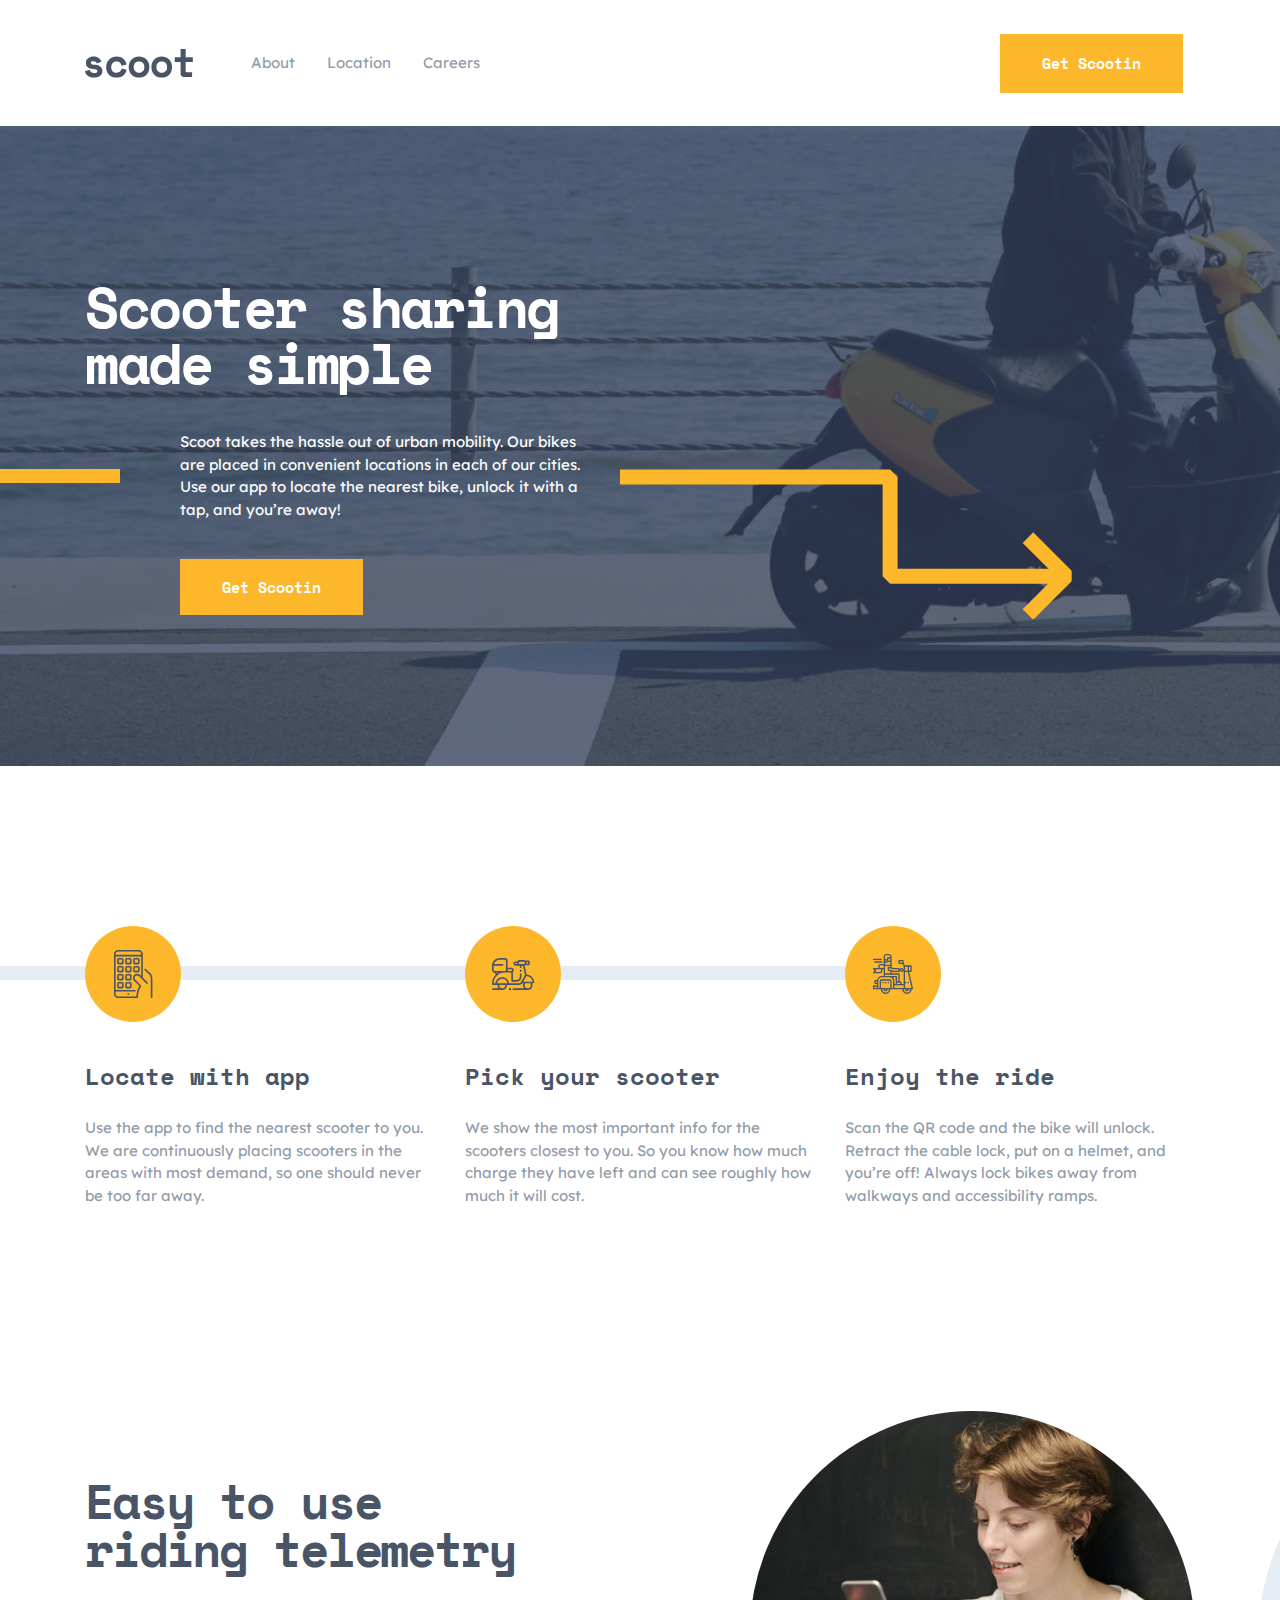
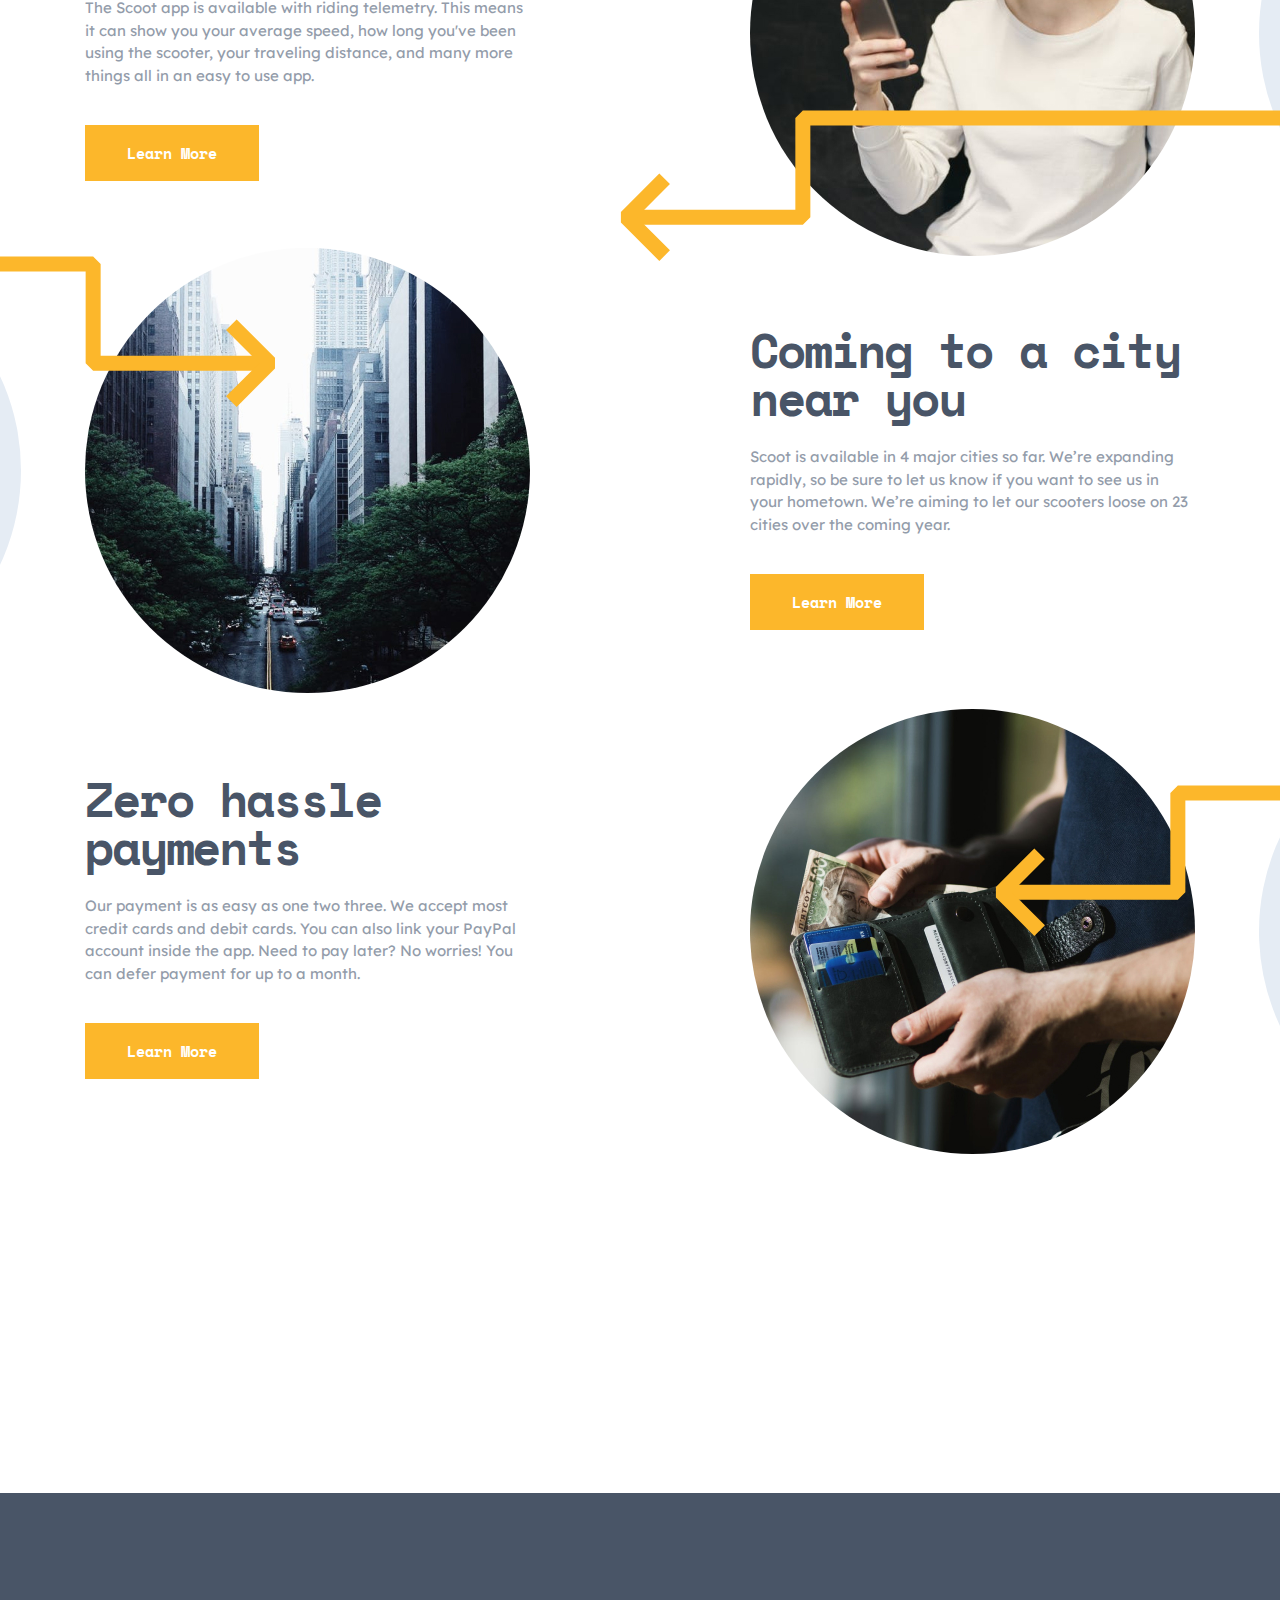
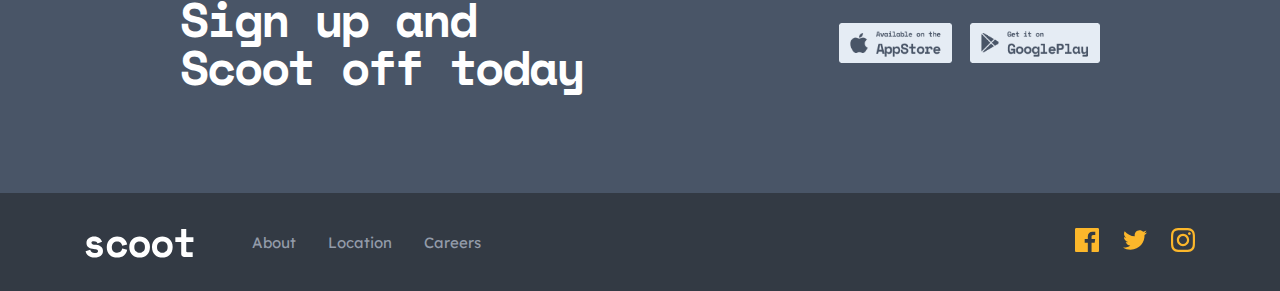
==== index.html @ b28aaf44 "fixed header section" ====
<!DOCTYPE html>
<html lang="en">
<head>
    <meta charset="UTF-8" />
    <meta http-equiv="X-UA-Compatible" content="IE=edge" />
    <meta name="viewport" content="width=device-width, initial-scale=1.0" />
    <title>Document</title>
    <link rel="stylesheet" href="css/main.css" />
</head>
<body>
    <h1 class="visually-hidden">Scoot_HomePage</h1>
    <!-- header bo'limi -->
    <header class="header container">
        <button class="header__burger">
            <span class="header__burger-inner"></span>
            <span class="visually-hidden">Toggler Menu</span>
        </button>
        <a class="header__logo-img" href="#"><img src="img/header_site-logo.svg" alt="site-logo"/></a>
        <nav class="header__nav nav">
            <ul class="nav__list">
                <li class="nav__item">
                    <a class="nav__item-link" href="#">About</a>
                </li>
                <li class="nav__item">
                    <a class="nav__item-link" href="#">Location</a>
                </li>
                <li class="nav__item">
                    <a class="nav__item-link" href="#">Careers</a>
                </li>
            </ul>
            <a class="site-link header__site-link" href="#">Get Scootin</a>
        </nav>
    </header>
    <!-- header bo'limi tugadi -->
    <main>
        <!-- intro bo'limi -->
        <div class="intro">
            <div class="intro__container container">
                <div class="intro__content-wrapper">
                    <p class="intro__title">Scooter sharing made simple</p>
                    <div class="intro__text-wrapper">
                        <p class="intro__description">
                            Scoot takes the hassle out of urban mobility. Our bikes are
                            placed in convenient locations in each of our cities. Use our
                            app to locate the nearest bike, unlock it with a tap, and you’re
                            away!
                        </p>
                        <a class="site-link" href="#">Get Scootin</a>
                    </div>
                </div>
            </div>
        </div>
        <!-- intro bo'limi tugadi -->
        <!-- scooter bo'limi -->
        <section class="scooter container">
            <ul class="scooter__list">
                <li class="scooter__item">
                    <h3 class="scooter__item-title">Locate with app</h3>
                    <p class="scooter__item-description">
                        Use the app to find the nearest scooter to you. We are
                        continuously placing scooters in the areas with most demand, so
                        one should never be too far away.
                    </p>
                </li>
                <li class="scooter__item scooter__item--scooter">
                    <h3 class="scooter__item-title">Pick your scooter</h3>
                    <p class="scooter__item-description">
                        We show the most important info for the scooters closest to you.
                        So you know how much charge they have left and can see roughly how
                        much it will cost.
                    </p>
                </li>
                <li class="scooter__item scooter__item--ride">
                    <h3 class="scooter__item-title">Enjoy the ride</h3>
                    <p class="scooter__item-description">
                        Scan the QR code and the bike will unlock. Retract the cable lock,
                        put on a helmet, and you’re off! Always lock bikes away from
                        walkways and accessibility ramps.
                    </p>
                </li>
            </ul>
        </section>
        <!-- scooter bo'limi tugadi -->
        <!-- riding bo'limi -->
        <section class="riding container">
            <ul class="riding__list">
                <li class="riding__item riding__item--telementry">
                    <div class="riding__item-content-wrapper riding__item-content-wrapper--telementry">
                        <h3 class="riding__item-title">Easy to use riding telemetry</h3>
                        <p class="riding__item-description">
                            The Scoot app is available with riding telemetry. This means it
                            can show you your average speed, how long you've been using the
                            scooter, your traveling distance, and many more things all in an
                            easy to use app.
                        </p>
                        <a class="site-link" href="#">Learn More</a>
                    </div>
                </li>
                <li class="riding__item riding__item--city">
                    <div class="riding__item-content-wrapper riding__item-content-wrapper--city">
                        <h3 class="riding__item-title">Coming to a city near you</h3>
                        <p class="riding__item-description">
                            Scoot is available in 4 major cities so far. We’re expanding
                            rapidly, so be sure to let us know if you want to see us in your
                            hometown. We’re aiming to let our scooters loose on 23 cities
                            over the coming year.
                        </p>
                        <a class="site-link" href="#">Learn More</a>
                    </div>
                </li>
                <li class="riding__item riding__item--payment">
                    <div class="riding__item-content-wrapper riding__item-content-wrapper--payment">
                        <h3 class="riding__item-title">Zero hassle payments</h3>
                        <p class="riding__item-description">
                            Our payment is as easy as one two three. We accept most credit
                            cards and debit cards. You can also link your PayPal account
                            inside the app. Need to pay later? No worries! You can defer
                            payment for up to a month.
                        </p>
                        <a class="site-link" href="#">Learn More</a>
                    </div>
                </li>
            </ul>
        </section>
        <!-- riding bo'limi tugadi -->
        <!-- sign-up bo'limi -->
        <section class="sign-up">
            <div class="sign-up__container container">
                <div class="sign-up__content-wrapper">
                    <p class="sign-up__title">Sign up and Scoot off today</p>
                    <div class="sign-up__link-wrapper">
                        <a class="sign-up__appstore-link" href="#"
                        ><img
                        src="img/sign-up_apple-link.png"
                        alt="AppStore link"
                        width="113"
                        /></a>
                        <a class="sign-up_googleplay-link" href="#"
                        ><img
                        src="img/sign-up_google-play-link.png"
                        alt="Google Play link"
                        width="130"
                        /></a>
                    </div>
                </div>
            </div>
        </section>
        <!-- sign-up bo'limi tugadi -->
    </main>
    <!-- footer bo'limi -->
    <footer class="footer">
        <div class="container">
            <div class="footer__content-wrapper">
                <a href="#"><img src="img/footer_site-logo.svg" alt="site-logo" /></a>
                <nav class="footer__nav nav">
                    <ul class="nav__list">
                        <li class="nav__item">
                            <a class="nav__item-link" href="#">About</a>
                        </li>
                        <li class="nav__item">
                            <a class="nav__item-link" href="#">Location</a>
                        </li>
                        <li class="nav__item">
                            <a class="nav__item-link" href="#">Careers</a>
                        </li>
                    </ul>
                </nav>
                <ul class="footer__social-list">
                    <li class="footer__social-item"><a class="footer__social-link" href="#"><svg
                        width="24" height="24" viewBox="0 0 24 24" fill="currentColor" xmlns="http://www.w3.org/2000/svg"><path d="M22.675 0H1.325C0.593 0 0 0.593 0 1.325V22.676C0 23.407 0.593 24 1.325 24H12.82V14.706H9.692V11.084H12.82V8.413C12.82 5.313 14.713 3.625 17.479 3.625C18.804 3.625 19.942 3.724 20.274 3.768V7.008L18.356 7.009C16.852 7.009 16.561 7.724 16.561 8.772V11.085H20.148L19.681 14.707H16.561V24H22.677C23.407 24 24 23.407 24 22.675V1.325C24 0.593 23.407 0 22.675 0Z"/></svg></a>
                    </li>
                    <li class="footer__social-item"><a class="footer__social-link" href="#"><svg
                        width="24" height="20" viewBox="0 0 24 20" fill="currentColor" xmlns="http://www.w3.org/2000/svg"><path d="M24 2.55699C23.117 2.94899 22.168 3.21299 21.172 3.33199C22.189 2.72299 22.97 1.75799 23.337 0.607986C22.386 1.17199 21.332 1.58199 20.21 1.80299C19.313 0.845986 18.032 0.247986 16.616 0.247986C13.437 0.247986 11.101 3.21399 11.819 6.29299C7.728 6.08799 4.1 4.12799 1.671 1.14899C0.381 3.36199 1.002 6.25699 3.194 7.72299C2.388 7.69699 1.628 7.47599 0.965 7.10699C0.911 9.38799 2.546 11.522 4.914 11.997C4.221 12.185 3.462 12.229 2.69 12.081C3.316 14.037 5.134 15.46 7.29 15.5C5.22 17.123 2.612 17.848 0 17.54C2.179 18.937 4.768 19.752 7.548 19.752C16.69 19.752 21.855 12.031 21.543 5.10599C22.505 4.41099 23.34 3.54399 24 2.55699Z"/></svg></a>
                    </li>
                    <li class="footer__social-item"><a class="footer__social-link" href="#"><svg
                        width="24" height="24" viewBox="0 0 24 24" fill="currentColor" xmlns="http://www.w3.org/2000/svg"><path fill-rule="evenodd"clip-rule="evenodd"
                        d="M12 0C8.741 0 8.333 0.014 7.053 0.072C2.695 0.272 0.273 2.69 0.073 7.052C0.014 8.333 0 8.741 0 12C0 15.259 0.014 15.668 0.072 16.948C0.272 21.306 2.69 23.728 7.052 23.928C8.333 23.986 8.741 24 12 24C15.259 24 15.668 23.986 16.948 23.928C21.302 23.728 23.73 21.31 23.927 16.948C23.986 15.668 24 15.259 24 12C24 8.741 23.986 8.333 23.928 7.053C23.732 2.699 21.311 0.273 16.949 0.073C15.668 0.014 15.259 0 12 0ZM12 2.163C15.204 2.163 15.584 2.175 16.85 2.233C20.102 2.381 21.621 3.924 21.769 7.152C21.827 8.417 21.838 8.797 21.838 12.001C21.838 15.206 21.826 15.585 21.769 16.85C21.62 20.075 20.105 21.621 16.85 21.769C15.584 21.827 15.206 21.839 12 21.839C8.796 21.839 8.416 21.827 7.151 21.769C3.891 21.62 2.38 20.07 2.232 16.849C2.174 15.584 2.162 15.205 2.162 12C2.162 8.796 2.175 8.417 2.232 7.151C2.381 3.924 3.896 2.38 7.151 2.232C8.417 2.175 8.796 2.163 12 2.163ZM5.838 12C5.838 8.597 8.597 5.838 12 5.838C15.403 5.838 18.162 8.597 18.162 12C18.162 15.404 15.403 18.163 12 18.163C8.597 18.163 5.838 15.403 5.838 12ZM12 16C9.791 16 8 14.21 8 12C8 9.791 9.791 8 12 8C14.209 8 16 9.791 16 12C16 14.21 14.209 16 12 16ZM16.965 5.595C16.965 4.8 17.61 4.155 18.406 4.155C19.201 4.155 19.845 4.8 19.845 5.595C19.845 6.39 19.201 7.035 18.406 7.035C17.61 7.035 16.965 6.39 16.965 5.595Z"
                        /></svg
                        ></a>
                    </li>
                </ul>
            </div>
        </div>
    </footer>
    <!-- footer bo'limi tugadi -->
    <script>
        const elToggler = document.querySelector(".header__burger");
        const elHeader = document.querySelector(".header");
        
        elToggler.addEventListener("click", function () {
            elToggler.classList.toggle("header__burger--opened");
            elHeader.classList.toggle("header--opened");
        });
    </script>
</body>
</html>
---- css/main.css ----
/* space-mono-regular - latin */
@font-face {
  font-family: 'Space Mono';
  font-style: normal;
  font-weight: 400;
  src: local(""), url("../fonts/space-mono-v11-latin-regular.woff2") format("woff2"), url("../fonts/space-mono-v11-latin-regular.woff") format("woff");
  /* Chrome 6+, Firefox 3.6+, IE 9+, Safari 5.1+ */
}

/* space-mono-700 - latin */
@font-face {
  font-family: 'Space Mono';
  font-style: normal;
  font-weight: 700;
  src: local(""), url("../fonts/space-mono-v11-latin-700.woff2") format("woff2"), url("../fonts/space-mono-v11-latin-700.woff") format("woff");
  /* Chrome 6+, Firefox 3.6+, IE 9+, Safari 5.1+ */
}

/* lexend-deca-regular - latin */
@font-face {
  font-family: 'Lexend Deca';
  font-style: normal;
  font-weight: 400;
  src: local(""), url("../fonts/lexend-deca-v17-latin-regular.woff2") format("woff2"), url("../fonts/lexend-deca-v17-latin-regular.woff") format("woff");
  /* Chrome 6+, Firefox 3.6+, IE 9+, Safari 5.1+ */
}

*,
*::before,
*::after {
  -webkit-box-sizing: border-box;
          box-sizing: border-box;
}

body {
  padding: 0;
  margin: 0;
  font-family: 'Space Mono', serif;
  font-family: 'Lexend Deca','Arial', sans-serif;
  font-style: normal;
  font-weight: 400;
  font-size: 15px;
  line-height: 1.5;
  background-color: #FFFFFF;
}

img {
  display: block;
  max-width: 100%;
}

.visually-hidden {
  clip: rect(0 0 0 0);
  -webkit-clip-path: inset(50%);
          clip-path: inset(50%);
  height: 1px;
  overflow: hidden;
  position: absolute;
  white-space: nowrap;
  width: 1px;
}

.container {
  max-width: 1140px;
  margin: 0 auto;
  padding: 0 15px;
}

@media only screen and (max-width: 1140px) {
  .container {
    max-width: 718px;
  }
}

@media only screen and (max-width: 719px) {
  .container {
    max-width: 341px;
  }
}

.header {
  padding-top: 34px;
  padding-bottom: 33px;
  display: -webkit-box;
  display: -ms-flexbox;
  display: flex;
  -webkit-box-align: center;
      -ms-flex-align: center;
          align-items: center;
}

.header__burger {
  display: none;
}

.header__nav {
  display: -webkit-box;
  display: -ms-flexbox;
  display: flex;
}

.header__site-link {
  margin-left: 520px;
}

@media only screen and (max-width: 1140px) {
  .header__site-link {
    margin-left: 94px;
  }
}

@media only screen and (max-width: 719px) {
  .header {
    position: relative;
  }
  .header__nav {
    display: none;
  }
  .site-link--header {
    display: none;
  }
  .header__logo-img {
    text-align: center;
    margin-left: auto;
    margin-right: auto;
  }
  .header__burger {
    display: block;
    padding: 0;
    background-color: transparent;
    border: none;
    position: relative;
  }
  .header__burger::after,
  .header__burger::before,
  .header__burger-inner {
    content: '';
    display: block;
    width: 19px;
    height: 3px;
    background-color: #FCB72B;
  }
  .header__burger-inner {
    margin: 2px 0;
  }
  .header__burger--opened .header__burger-inner {
    display: none;
  }
  .header__burger--opened::before,
  .header__burger--opened::after {
    position: absolute;
    top: 50%;
    left: 0;
  }
  .header__burger--opened::before {
    -webkit-transform: rotate(45deg);
            transform: rotate(45deg);
  }
  .header__burger--opened::after {
    -webkit-transform: rotate(-45deg);
            transform: rotate(-45deg);
  }
  .header--opened .header__nav {
    display: block;
  }
  .header__nav {
    position: absolute;
    top: 0;
    left: 0;
    width: 100%;
    background-color: #333A44;
    top: 100%;
    z-index: 100;
    height: calc(100vh - 96px);
  }
  .header--opened .nav__list {
    -webkit-box-align: start;
        -ms-flex-align: start;
            align-items: flex-start;
    padding-top: 64px;
    padding-left: 32px;
    margin-bottom: 339px;
  }
  .header--opened .nav__item-link {
    font-family: 'Space Mono';
    font-style: normal;
    font-weight: 700;
    font-size: 48px;
    line-height: 48px;
    font-size: 18px;
    line-height: 25px;
    color: #E5ECF4;
  }
  .header--opened .header__site-link {
    margin: 0;
    margin-left: 32px;
  }
}

.nav {
  margin-left: 58px;
  margin-right: auto;
}

.nav__list {
  padding: 0;
  margin: 0;
  list-style: none;
  display: -webkit-box;
  display: -ms-flexbox;
  display: flex;
  -webkit-box-align: center;
      -ms-flex-align: center;
          align-items: center;
}

.nav__item {
  margin-right: 32px;
}

.nav__item:last-child {
  margin-right: 0;
}

.nav__item-link {
  text-decoration: none;
  color: #939CAA;
}

.nav__item-link:hover {
  color: #FCB72B;
  cursor: pointer;
}

@media only screen and (max-width: 719px) {
  .nav {
    margin: 0;
    padding: 0;
  }
  .nav__list {
    -webkit-box-orient: vertical;
    -webkit-box-direction: normal;
        -ms-flex-direction: column;
            flex-direction: column;
    -webkit-box-align: center;
        -ms-flex-align: center;
            align-items: center;
    text-align: center;
  }
  .nav__item {
    margin: 0;
    margin-bottom: 16px;
  }
  .nav__item:last-child {
    margin-bottom: 0;
  }
}

.site-link {
  font-family: 'Space Mono';
  font-style: normal;
  font-weight: 700;
  font-size: 48px;
  line-height: 48px;
  font-size: 15px;
  line-height: 25px;
  padding: 14px 39px;
  background-color: #FCB72B;
  color: #FFFFFF;
  text-decoration: none;
  border: 3px solid #FCB72B;
}

.site-link:hover {
  background-color: transparent;
  color: #FCB72B;
}

.intro {
  margin-bottom: 160px;
  padding-top: 153px;
  padding-bottom: 166px;
  background-image: url(../../img/intro_bg-img-1x.jpg);
  background-size: cover;
  background-repeat: no-repeat;
  position: relative;
}

.intro::after {
  content: '';
  display: block;
  width: 100%;
  height: 100%;
  background-color: #2F3B59;
  opacity: 0.75;
  position: absolute;
  top: 0;
  left: 0;
}

.intro__container {
  position: relative;
  z-index: 1;
  color: #FFFFFF;
}

.intro__container::before {
  content: '';
  display: block;
  width: 160px;
  border: 7px solid #FCB72B;
  background-color: #FCB72B;
  background-image: url(../../img/intro_bg-img-path-1.svg);
  position: absolute;
  top: 190px;
  left: -110px;
}

.intro__container::after {
  content: '';
  display: block;
  width: 460px;
  height: 150px;
  background-image: url(../../img/intro_bg-img-path-2.svg);
  background-repeat: no-repeat;
  position: absolute;
  top: 190px;
  right: 130px;
}

.intro__content-wrapper {
  max-width: 500px;
}

.intro__title {
  font-family: 'Space Mono';
  font-style: normal;
  font-weight: 700;
  font-size: 48px;
  line-height: 48px;
  font-size: 56px;
  line-height: 56px;
  letter-spacing: -2.5px;
  margin: 0;
}

.intro__text-wrapper {
  padding-left: 95px;
  margin-top: 40px;
}

.intro__description {
  margin: 0;
  margin-bottom: 54px;
}

@media only screen and (max-width: 1140px) {
  .intro {
    margin-bottom: 122px;
    padding-top: 137px;
    padding-bottom: 231px;
    background-image: url(../../img/intro_tablet-bg-img-1x.jpg);
  }
  .intro__container::before {
    display: none;
  }
  .intro__container::after {
    top: 318px;
    left: -150px;
  }
  .intro__content-wrapper {
    max-width: 573px;
    margin: 0 auto;
    text-align: center;
  }
  .intro__text-wrapper {
    padding-left: 0;
    margin-top: 24px;
  }
  .intro__description {
    margin-bottom: 46px;
  }
}

@media only screen and (max-width: 719px) {
  .intro {
    margin-bottom: 120px;
    padding: 115px 32px 193px;
    background-image: url(../../img/intro_mobile-bg-img-1x.jpg);
  }
  .intro__container::after {
    top: 363px;
    left: -320px;
  }
  .intro__content-wrapper {
    max-width: 311px;
  }
  .intro__title {
    font-size: 40px;
    line-height: 40px;
    letter-spacing: -1.78571px;
  }
  .intro__description {
    margin-bottom: 48px;
  }
}

.scooter {
  margin-bottom: 200px;
}

.scooter__list {
  padding: 0;
  margin: 0;
  list-style: none;
  display: -webkit-box;
  display: -ms-flexbox;
  display: flex;
  -webkit-box-align: center;
      -ms-flex-align: center;
          align-items: center;
  -ms-flex-wrap: wrap;
      flex-wrap: wrap;
  position: relative;
}

.scooter__list::before {
  content: '';
  display: block;
  width: 900px;
  border: 7px solid #E5ECF4;
  background-color: #E5ECF4;
  position: absolute;
  top: 40px;
  left: -120px;
}

.scooter__item {
  max-width: 350px;
  padding-top: 136px;
  position: relative;
  margin-right: 30px;
}

.scooter__item:nth-child(3n),
.scooter__item :last-child {
  margin-right: 0;
}

.scooter__item::before {
  content: '';
  display: block;
  width: 96px;
  height: 96px;
  border-radius: 50%;
  background-color: #FCB72B;
  position: absolute;
  top: 0;
  left: 0;
  background-image: url(../../img/scooter_bg-img-app.svg);
  background-repeat: no-repeat;
  background-position: center center;
}

.scooter__item--scooter::before {
  background-image: url(../../img/scooter_bg-img-scooter.svg);
}

.scooter__item--ride::before {
  background-image: url(../../img/scooter_bg-img-ride.svg);
}

.scooter__item-title {
  font-family: 'Space Mono';
  font-style: normal;
  font-weight: 700;
  font-size: 48px;
  line-height: 48px;
  font-size: 24px;
  line-height: 28px;
  color: #495567;
  margin: 0;
  margin-bottom: 27px;
}

.scooter__item-description {
  margin: 0;
  color: #939CAA;
}

@media only screen and (max-width: 1140px) {
  .scooter {
    margin-bottom: 145px;
  }
  .scooter__list {
    -webkit-box-orient: vertical;
    -webkit-box-direction: normal;
        -ms-flex-direction: column;
            flex-direction: column;
  }
  .scooter__list::before {
    width: 512px;
    left: -153px;
    top: 127px;
    -webkit-transform: rotate(90deg);
            transform: rotate(90deg);
  }
  .scooter__item {
    max-width: 573px;
    padding-top: 0;
    padding-left: 175px;
    margin-right: 0;
    margin-bottom: 40px;
  }
  .scooter__item:last-child {
    margin-bottom: 0;
  }
}

@media only screen and (max-width: 719px) {
  .scooter {
    margin-bottom: 120px;
  }
  .scooter__list::before {
    display: none;
  }
  .scooter__item {
    max-width: 311px;
    padding: 0;
    padding-top: 140px;
    text-align: center;
    margin-bottom: 48px;
  }
  .scooter__item::before {
    top: 0px;
    left: 50%;
    -webkit-transform: translateX(-50%);
            transform: translateX(-50%);
  }
  .scooter__item:last-child {
    margin-bottom: 0;
  }
  .scooter__item-title {
    font-size: 20px;
    line-height: 28px;
    margin-bottom: 24px;
  }
}

.riding {
  margin-bottom: 329px;
  padding-bottom: 100px;
  padding-top: 70px;
}

.riding__list {
  padding: 0;
  margin: 0;
  list-style: none;
}

.riding__item {
  margin-bottom: 160px;
  display: -webkit-box;
  display: -ms-flexbox;
  display: flex;
  -webkit-box-align: center;
      -ms-flex-align: center;
          align-items: center;
  -webkit-box-orient: horizontal;
  -webkit-box-direction: normal;
      -ms-flex-direction: row;
          flex-direction: row;
  position: relative;
}

.riding__item:last-child {
  margin-bottom: 0;
}

.riding__item:nth-child(2n) {
  -webkit-box-orient: horizontal;
  -webkit-box-direction: reverse;
      -ms-flex-direction: row-reverse;
          flex-direction: row-reverse;
}

.riding__item::before {
  border-radius: 50%;
  content: '';
  display: block;
  width: 445px;
  height: 445px;
  position: absolute;
}

.riding__item::after {
  content: '';
  display: block;
  width: 445px;
  height: 445px;
  border-radius: 50%;
  position: absolute;
  background-color: #E5ECF4;
}

.riding__item--telementry::before {
  background-image: url(../../img/riding_bg-img-1x.jpg);
  top: -66px;
  left: 100%;
  -webkit-transform: translateX(-100%);
          transform: translateX(-100%);
}

.riding__item--telementry::after {
  top: -66px;
  left: calc( 100% + 64px);
}

.riding__item--city::before {
  background-image: url(../../img/riding_bg-img-city-1x.jpg);
  left: 0;
  -webkit-transform: translateX(0);
          transform: translateX(0);
}

.riding__item--city::after {
  left: calc( 0% - 509px);
}

.riding__item--payment::before {
  background-image: url(../../img/riding_bg-img-payment-1x.jpg);
  top: -66px;
  left: 100%;
  -webkit-transform: translateX(-100%);
          transform: translateX(-100%);
}

.riding__item--payment::after {
  top: -66px;
  left: calc( 100% + 64px);
}

.riding__item-content-wrapper {
  max-width: 445px;
}

.riding__item-content-wrapper::before {
  content: '';
  display: block;
  width: 740px;
  height: 151px;
  position: absolute;
  z-index: 1;
}

.riding__item-content-wrapper--telementry::before {
  background-image: url(../../img/riding_bg-img-path-1.svg);
  top: 233px;
  right: -165px;
}

.riding__item-content-wrapper--city::before {
  background-image: url(../../img/riding_bg-img-city-path-2.svg);
  top: -70px;
  left: -550px;
}

.riding__item-content-wrapper--payment::before {
  background-image: url(../../img/riding_bg-img-payment-path-3.svg);
  top: 10px;
  right: -540px;
}

.riding__item-title {
  font-family: 'Space Mono';
  font-style: normal;
  font-weight: 700;
  font-size: 48px;
  line-height: 48px;
  letter-spacing: -2.14286px;
  margin: 0;
  color: #495567;
}

.riding__item-description {
  margin-top: 24px;
  margin-bottom: 54px;
  color: #939CAA;
}

@media only screen and (max-width: 1140px) {
  .riding {
    margin-bottom: 118px;
  }
  .riding__list {
    display: -webkit-box;
    display: -ms-flexbox;
    display: flex;
    -webkit-box-orient: vertical;
    -webkit-box-direction: normal;
        -ms-flex-direction: column;
            flex-direction: column;
    -webkit-box-align: center;
        -ms-flex-align: center;
            align-items: center;
    text-align: center;
  }
  .riding__item {
    margin-bottom: 140px;
    padding-top: 480px;
    position: relative;
  }
  .riding__item:last-child {
    margin-bottom: 0;
  }
  .riding__item::before {
    border-radius: 50%;
    content: '';
    display: block;
    width: 445px;
    height: 445px;
    position: absolute;
  }
  .riding__item::after {
    content: '';
    display: block;
    width: 445px;
    height: 445px;
    border-radius: 50%;
    position: absolute;
    background-color: #E5ECF4;
  }
  .riding__item--telementry::before {
    background-image: url(../../img/riding_bg-img-1x.jpg);
    top: 0;
    left: 50%;
    -webkit-transform: translateX(-50%);
            transform: translateX(-50%);
  }
  .riding__item--telementry::after {
    top: 0;
    left: 100%;
  }
  .riding__item--city::before {
    background-image: url(../../img/riding_bg-img-city-1x.jpg);
    top: 0;
    left: 50%;
    -webkit-transform: translateX(-50%);
            transform: translateX(-50%);
  }
  .riding__item--city::after {
    top: 0;
    left: calc( 0% - 450px);
  }
  .riding__item--payment::before {
    background-image: url(../../img/riding_bg-img-payment-1x.jpg);
    top: 0;
    left: 50%;
    -webkit-transform: translateX(-50%);
            transform: translateX(-50%);
  }
  .riding__item--payment::after {
    top: 0;
    left: 100%;
  }
  .riding__item-content-wrapper {
    max-width: 573px;
  }
  .riding__item-content-wrapper::before {
    content: '';
    display: block;
    width: 740px;
    height: 151px;
    position: absolute;
    z-index: 1;
  }
  .riding__item-content-wrapper--telementry::before {
    background-image: url(../../img/riding_bg-img-path-1.svg);
    top: 307px;
    left: -60px;
  }
  .riding__item-content-wrapper--city::before {
    background-image: url(../../img/riding_bg-img-city-path-2.svg);
    top: 0;
    left: -490px;
  }
  .riding__item-content-wrapper--payment::before {
    background-image: url(../../img/riding_bg-img-payment-path-3.svg);
    top: 80px;
    right: -480px;
  }
  .riding__item-title {
    max-width: 457px;
    margin: 0 auto;
  }
  .riding__item-description {
    margin-top: 40px;
    margin-bottom: 54px;
  }
}

@media only screen and (max-width: 719px) {
  .riding {
    margin-bottom: 134px;
  }
  .riding__item-title {
    font-size: 32px;
    line-height: 32px;
    letter-spacing: -1.42857px;
  }
  .riding__item {
    margin-bottom: 134px;
    padding-top: 367px;
    position: relative;
  }
  .riding__item:last-child {
    margin-bottom: 0;
  }
  .riding__item::before {
    border-radius: 50%;
    content: '';
    display: block;
    width: 311px;
    height: 311px;
    background-size: cover;
    position: absolute;
  }
  .riding__item::after {
    content: '';
    display: block;
    width: 445px;
    height: 445px;
    border-radius: 50%;
    position: absolute;
    background-color: #E5ECF4;
    display: none;
  }
  .riding__item-content-wrapper {
    max-width: 311px;
  }
  .riding__item-content-wrapper::before {
    content: '';
    display: block;
    width: 740px;
    height: 151px;
    position: absolute;
    z-index: 1;
  }
  .riding__item-content-wrapper--telementry::before {
    background-image: url(../../img/riding_bg-img-path-1.svg);
    top: 168px;
    left: 0;
  }
  .riding__item-content-wrapper--city::before {
    background-image: url(../../img/riding_bg-img-city-path-2.svg);
    top: 0;
    left: -510px;
  }
  .riding__item-content-wrapper--payment::before {
    background-image: url(../../img/riding_bg-img-payment-path-3.svg);
    top: 0px;
    right: -550px;
  }
}

.sign-up {
  background-color: #495567;
  padding: 102px 165px;
}

.sign-up__content-wrapper {
  display: -webkit-box;
  display: -ms-flexbox;
  display: flex;
  -webkit-box-align: center;
      -ms-flex-align: center;
          align-items: center;
  -webkit-box-pack: justify;
      -ms-flex-pack: justify;
          justify-content: space-between;
}

.sign-up__title {
  font-family: 'Space Mono';
  font-style: normal;
  font-weight: 700;
  font-size: 48px;
  line-height: 48px;
  letter-spacing: -2.14286px;
  max-width: 415px;
  color: #FFFFFF;
  margin: 0;
}

.sign-up__link-wrapper {
  display: -webkit-box;
  display: -ms-flexbox;
  display: flex;
  -webkit-box-align: center;
      -ms-flex-align: center;
          align-items: center;
}

.sign-up__appstore-link {
  margin-right: 18px;
}

@media only screen and (max-width: 1140px) {
  .sign-up {
    padding: 62px 155px;
  }
  .sign-up__content-wrapper {
    -webkit-box-orient: vertical;
    -webkit-box-direction: normal;
        -ms-flex-direction: column;
            flex-direction: column;
    text-align: center;
  }
  .sign-up__title {
    max-width: 457px;
    margin-bottom: 40px;
  }
}

@media only screen and (max-width: 1140px) {
  .sign-up {
    padding: 88px 32px;
  }
  .sign-up__title {
    max-width: 311px;
    font-size: 32px;
    line-height: 32px;
    letter-spacing: -1.42857px;
  }
}

.footer {
  background-color: #333A44;
  padding: 35px 0 32px;
}

.footer__content-wrapper {
  display: -webkit-box;
  display: -ms-flexbox;
  display: flex;
  -webkit-box-align: center;
      -ms-flex-align: center;
          align-items: center;
}

.footer__social-list {
  padding: 0;
  margin: 0;
  list-style: none;
  display: -webkit-box;
  display: -ms-flexbox;
  display: flex;
  -webkit-box-align: center;
      -ms-flex-align: center;
          align-items: center;
}

.footer__social-item {
  margin-right: 24px;
}

.footer__social-item:last-child {
  margin-right: 0;
}

.footer__social-link {
  color: #FCB72B;
}

.footer__social-link:hover {
  color: #FFFFFF;
}

@media only screen and (max-width: 719px) {
  .footer {
    padding: 64px 128px 90px;
  }
  .footer__content-wrapper {
    -webkit-box-orient: vertical;
    -webkit-box-direction: normal;
        -ms-flex-direction: column;
            flex-direction: column;
    text-align: center;
  }
  .footer__nav {
    margin-top: 41px;
    margin-bottom: 87px;
  }
}
/*# sourceMappingURL=main.css.map */
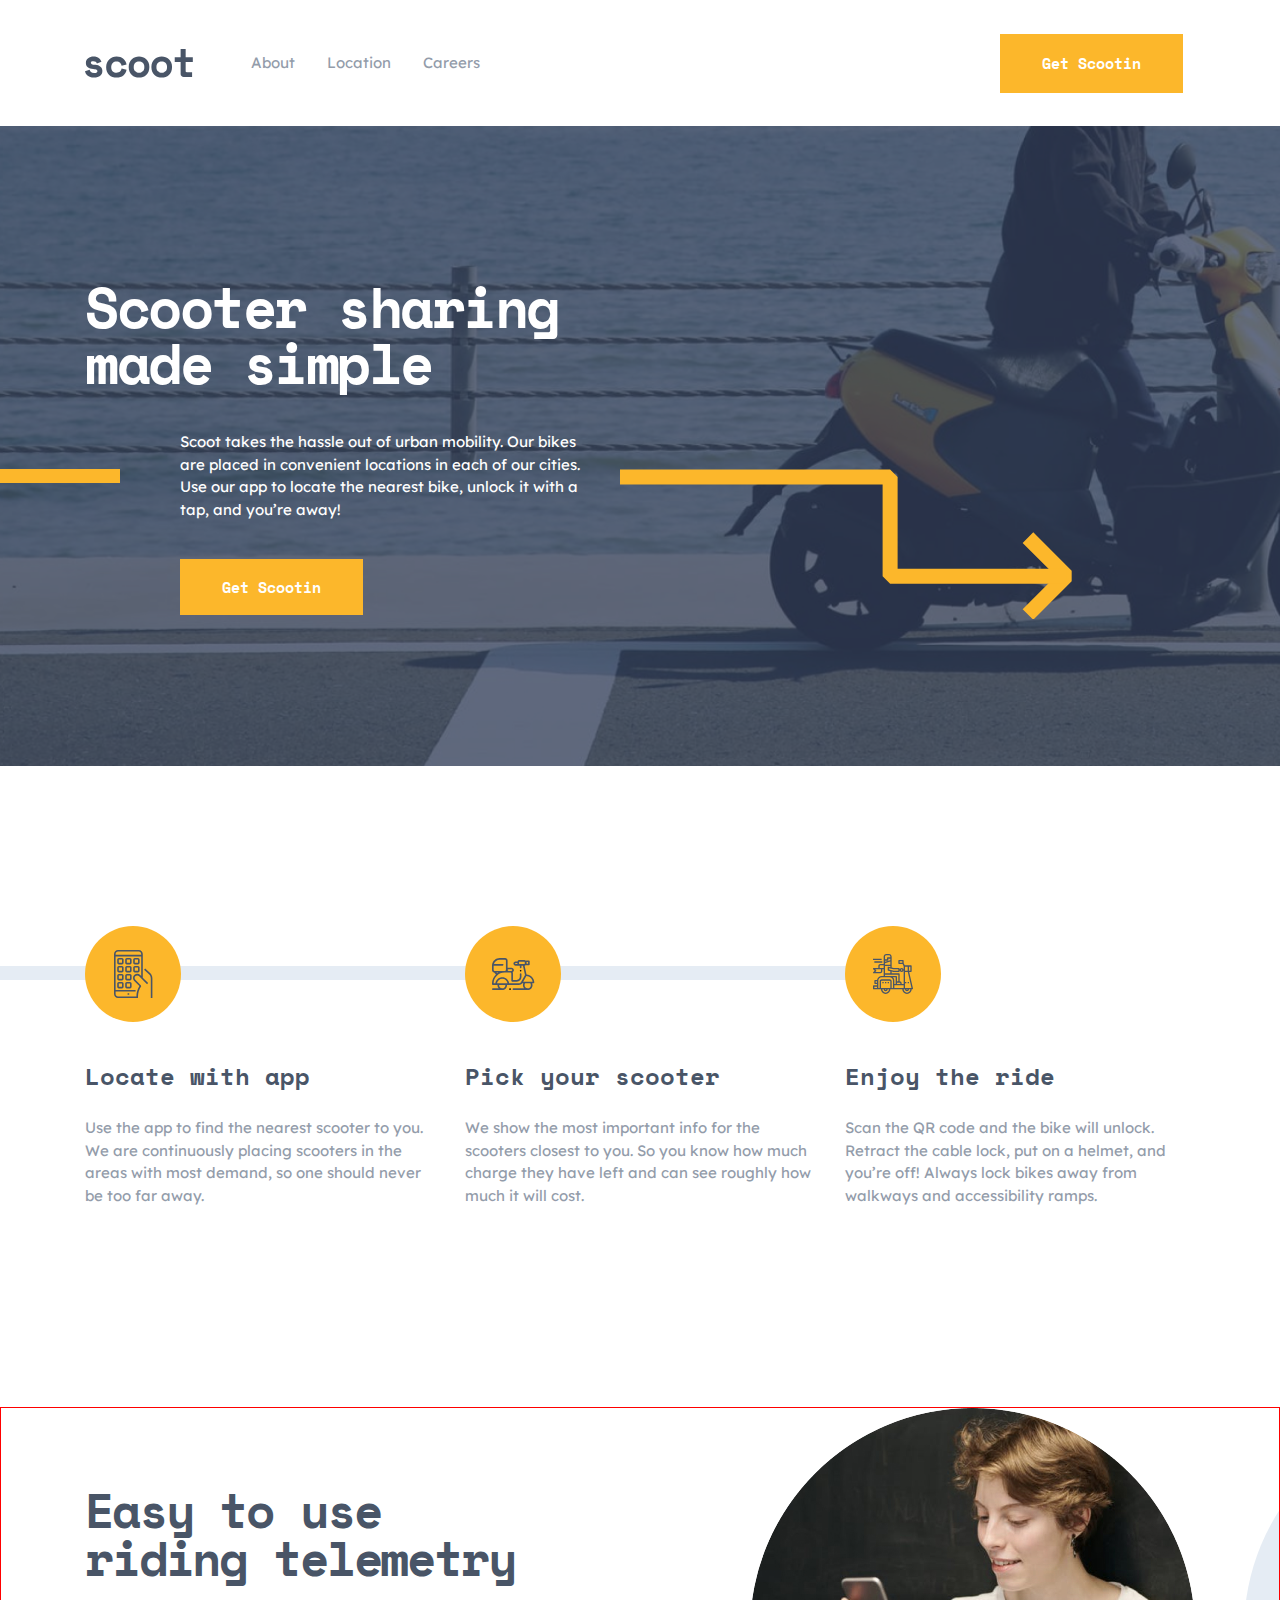
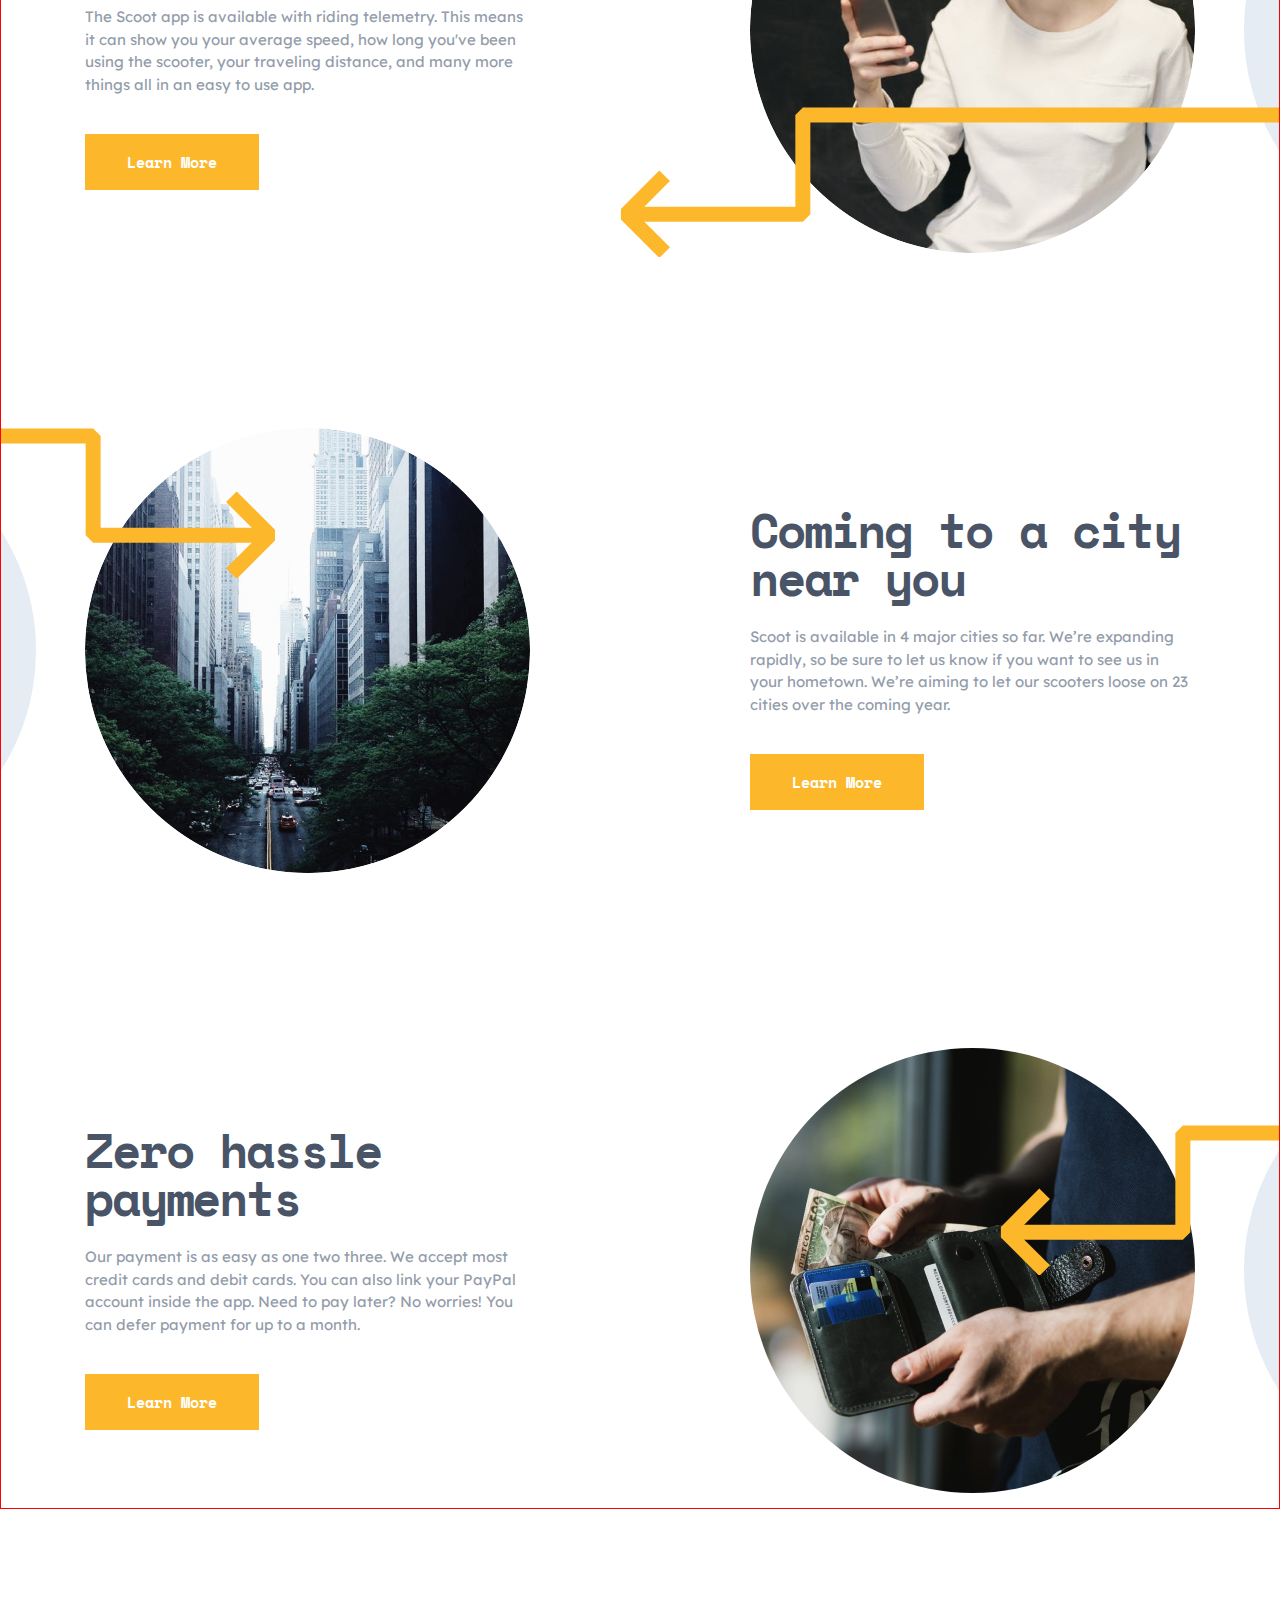
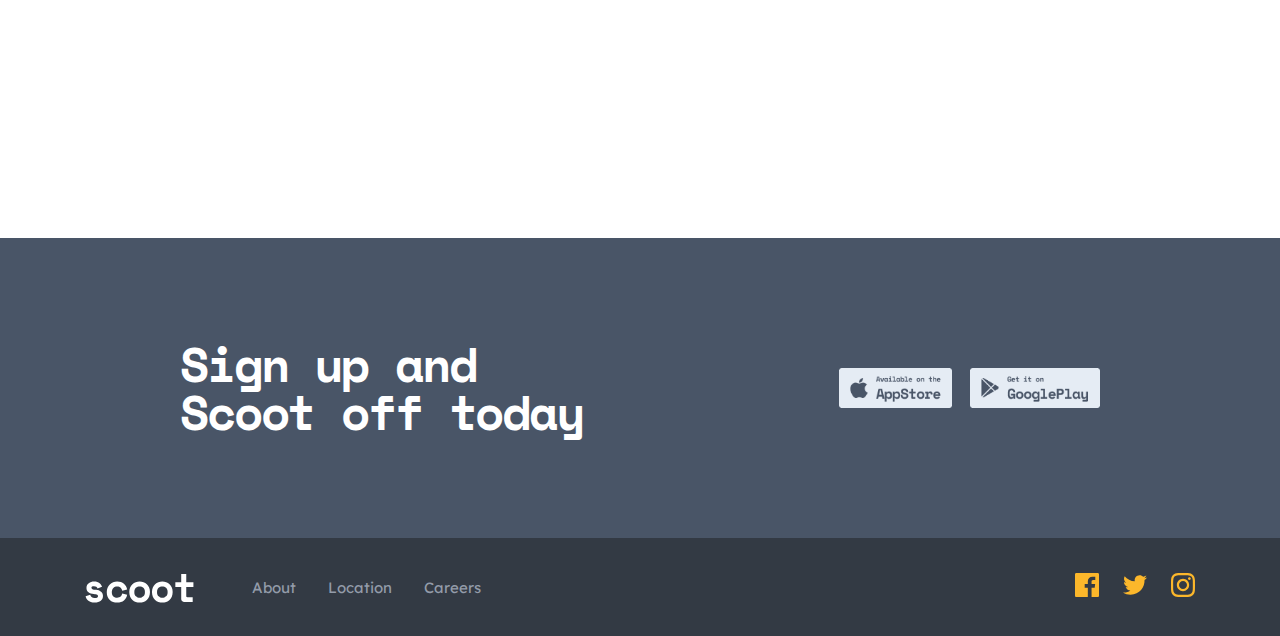
==== commit 1462c308: "fixed benefits section" ====
--- a/index.html
+++ b/index.html
@@ -81,13 +81,15 @@
             </ul>
         </section>
         <!-- scooter bo'limi tugadi -->
-        <!-- riding bo'limi -->
-        <section class="riding container">
-            <ul class="riding__list">
-                <li class="riding__item riding__item--telementry">
-                    <div class="riding__item-content-wrapper riding__item-content-wrapper--telementry">
-                        <h3 class="riding__item-title">Easy to use riding telemetry</h3>
-                        <p class="riding__item-description">
+        <!-- benefits bo'limi -->
+        <section class="benefits">
+            <div class="container">
+            <h2 class="visually-hidden">benefits of scoot</h2>
+            <ul class="benefits__list">
+                <li class="benefits__item">
+                    <div class="benefits__text-wrapper">
+                        <h3 class="benefits__item-title">Easy to use riding telemetry</h3>
+                        <p class="benefits__item-description">
                             The Scoot app is available with riding telemetry. This means it
                             can show you your average speed, how long you've been using the
                             scooter, your traveling distance, and many more things all in an
@@ -95,11 +97,22 @@
                         </p>
                         <a class="site-link" href="#">Learn More</a>
                     </div>
-                </li>
-                <li class="riding__item riding__item--city">
-                    <div class="riding__item-content-wrapper riding__item-content-wrapper--city">
-                        <h3 class="riding__item-title">Coming to a city near you</h3>
-                        <p class="riding__item-description">
+                    <img
+                    class="benefits__img"
+                    width="445"
+                    height="445"
+                    src="img/benefits_img-girl-1x.jpg"
+                    alt="imgof girl who is using telementry easily"
+                    srcset="
+                    img/benefits_img-girl-1x.jpg 1x,
+                    img/benefits_img-girl-2x.jpg 2x
+                    "
+                    />
+                </li>
+                <li class="benefits__item benefits__item--city">
+                    <div class="benefits__text-wrapper">
+                        <h3 class="benefits__item-title">Coming to a city near you</h3>
+                        <p class="benefits__item-description">
                             Scoot is available in 4 major cities so far. We’re expanding
                             rapidly, so be sure to let us know if you want to see us in your
                             hometown. We’re aiming to let our scooters loose on 23 cities
@@ -107,11 +120,22 @@
                         </p>
                         <a class="site-link" href="#">Learn More</a>
                     </div>
-                </li>
-                <li class="riding__item riding__item--payment">
-                    <div class="riding__item-content-wrapper riding__item-content-wrapper--payment">
-                        <h3 class="riding__item-title">Zero hassle payments</h3>
-                        <p class="riding__item-description">
+                    <img
+                    class="benefits__img benefits__img--city"
+                    width="445"
+                    height="445"
+                    src="img/benefits_img-city-1x.jpg"
+                    alt="img of city"
+                    srcset="
+                    img/benefits_img-city-1x.jpg 1x,
+                    img/benefits_img-city-2x.jpg 2x
+                    "
+                    />
+                </li>
+                <li class="benefits__item benefits__item--payment">
+                    <div class="benefits__text-wrapper">
+                        <h3 class="benefits__item-title">Zero hassle payments</h3>
+                        <p class="benefits__item-description">
                             Our payment is as easy as one two three. We accept most credit
                             cards and debit cards. You can also link your PayPal account
                             inside the app. Need to pay later? No worries! You can defer
@@ -119,10 +143,22 @@
                         </p>
                         <a class="site-link" href="#">Learn More</a>
                     </div>
+                    <img
+                    class="benefits__img"
+                    width="445"
+                    height="445"
+                    src="img/benefits_img-payment-1x.jpg"
+                    alt="imgof girl who is using telementry easily"
+                    srcset="
+                    img/benefits_img-payment-1x.jpg 1x,
+                    img/benefits_img-payment-2x.jpg 2x
+                    "
+                    />
                 </li>
             </ul>
+        </div>
         </section>
-        <!-- riding bo'limi tugadi -->
+        <!-- benefits bo'limi tugadi -->
         <!-- sign-up bo'limi -->
         <section class="sign-up">
             <div class="sign-up__container container">
@@ -187,10 +223,10 @@
         const elToggler = document.querySelector(".header__burger");
         const elHeader = document.querySelector(".header");
         
-        elToggler.addEventListener("click", function () {
+        elToggler.addEventListener("click", function (){
             elToggler.classList.toggle("header__burger--opened");
             elHeader.classList.toggle("header--opened");
-        });
+        } );
     </script>
 </body>
 </html>
--- a/css/main.css
+++ b/css/main.css
@@ -35,7 +35,6 @@
 body {
   padding: 0;
   margin: 0;
-  font-family: 'Space Mono', serif;
   font-family: 'Lexend Deca','Arial', sans-serif;
   font-style: normal;
   font-weight: 400;
@@ -47,6 +46,10 @@
 img {
   display: block;
   max-width: 100%;
+}
+
+a {
+  text-decoration: none;
 }
 
 .visually-hidden {
@@ -139,6 +142,8 @@
     width: 19px;
     height: 3px;
     background-color: #FCB72B;
+    -webkit-transition: 0.2s ease all;
+    transition: 0.2s ease all;
   }
   .header__burger-inner {
     margin: 2px 0;
@@ -153,15 +158,35 @@
     left: 0;
   }
   .header__burger--opened::before {
-    -webkit-transform: rotate(45deg);
-            transform: rotate(45deg);
+    -webkit-transform: translateY(-50%) rotate(45deg);
+            transform: translateY(-50%) rotate(45deg);
   }
   .header__burger--opened::after {
-    -webkit-transform: rotate(-45deg);
-            transform: rotate(-45deg);
+    -webkit-transform: translateY(-50%) rotate(-45deg);
+            transform: translateY(-50%) rotate(-45deg);
   }
   .header--opened .header__nav {
     display: block;
+  }
+  @-webkit-keyframes nav-open {
+    0% {
+      -webkit-transform: translateX(-100%);
+              transform: translateX(-100%);
+    }
+    100% {
+      -webkit-transform: translateX(0);
+              transform: translateX(0);
+    }
+  }
+  @keyframes nav-open {
+    0% {
+      -webkit-transform: translateX(-100%);
+              transform: translateX(-100%);
+    }
+    100% {
+      -webkit-transform: translateX(0);
+              transform: translateX(0);
+    }
   }
   .header__nav {
     position: absolute;
@@ -172,6 +197,8 @@
     top: 100%;
     z-index: 100;
     height: calc(100vh - 96px);
+    -webkit-animation: 1s linear nav-open;
+            animation: 1s linear nav-open;
   }
   .header--opened .nav__list {
     -webkit-box-align: start;
@@ -547,320 +574,185 @@
   }
 }
 
-.riding {
+.benefits {
+  border: 1px solid red;
   margin-bottom: 329px;
-  padding-bottom: 100px;
-  padding-top: 70px;
-}
-
-.riding__list {
+  overflow: hidden;
+}
+
+.benefits__list {
   padding: 0;
   margin: 0;
   list-style: none;
 }
 
-.riding__item {
-  margin-bottom: 160px;
+.benefits__item {
   display: -webkit-box;
   display: -ms-flexbox;
   display: flex;
   -webkit-box-align: center;
       -ms-flex-align: center;
           align-items: center;
-  -webkit-box-orient: horizontal;
-  -webkit-box-direction: normal;
-      -ms-flex-direction: row;
-          flex-direction: row;
+  -webkit-box-pack: justify;
+      -ms-flex-pack: justify;
+          justify-content: space-between;
+  margin-bottom: 160px;
+  padding-bottom: 15px;
   position: relative;
 }
 
-.riding__item:last-child {
+.benefits__item:last-child {
   margin-bottom: 0;
 }
 
-.riding__item:nth-child(2n) {
+.benefits__item:nth-child(2n) {
   -webkit-box-orient: horizontal;
   -webkit-box-direction: reverse;
       -ms-flex-direction: row-reverse;
           flex-direction: row-reverse;
 }
 
-.riding__item::before {
-  border-radius: 50%;
-  content: '';
-  display: block;
-  width: 445px;
-  height: 445px;
-  position: absolute;
-}
-
-.riding__item::after {
-  content: '';
-  display: block;
-  width: 445px;
-  height: 445px;
-  border-radius: 50%;
-  position: absolute;
-  background-color: #E5ECF4;
-}
-
-.riding__item--telementry::before {
-  background-image: url(../../img/riding_bg-img-1x.jpg);
-  top: -66px;
-  left: 100%;
-  -webkit-transform: translateX(-100%);
-          transform: translateX(-100%);
-}
-
-.riding__item--telementry::after {
-  top: -66px;
-  left: calc( 100% + 64px);
-}
-
-.riding__item--city::before {
-  background-image: url(../../img/riding_bg-img-city-1x.jpg);
-  left: 0;
-  -webkit-transform: translateX(0);
-          transform: translateX(0);
-}
-
-.riding__item--city::after {
-  left: calc( 0% - 509px);
-}
-
-.riding__item--payment::before {
-  background-image: url(../../img/riding_bg-img-payment-1x.jpg);
-  top: -66px;
-  left: 100%;
-  -webkit-transform: translateX(-100%);
-          transform: translateX(-100%);
-}
-
-.riding__item--payment::after {
-  top: -66px;
-  left: calc( 100% + 64px);
-}
-
-.riding__item-content-wrapper {
-  max-width: 445px;
-}
-
-.riding__item-content-wrapper::before {
-  content: '';
+.benefits__item::before {
+  content: "";
   display: block;
   width: 740px;
-  height: 151px;
+  height: 150px;
+  background-image: url(../../img/benefits_big-arrow-item-1.svg);
   position: absolute;
-  z-index: 1;
-}
-
-.riding__item-content-wrapper--telementry::before {
-  background-image: url(../../img/riding_bg-img-path-1.svg);
-  top: 233px;
+  top: 299px;
   right: -165px;
 }
 
-.riding__item-content-wrapper--city::before {
-  background-image: url(../../img/riding_bg-img-city-path-2.svg);
-  top: -70px;
+.benefits__item--city::before {
+  background-image: url(../../img/benefits_big-arrow-item-2.svg);
+  top: 0;
   left: -550px;
 }
 
-.riding__item-content-wrapper--payment::before {
-  background-image: url(../../img/riding_bg-img-payment-path-3.svg);
-  top: 10px;
-  right: -540px;
-}
-
-.riding__item-title {
+.benefits__item--payment::before {
+  background-image: url(../../img/benefits_big-arrow-item-3.svg);
+  top: 77px;
+  right: -545px;
+}
+
+.benefits__text-wrapper {
+  max-width: 445px;
+}
+
+.benefits__item-title {
+  margin: 0;
   font-family: 'Space Mono';
   font-style: normal;
   font-weight: 700;
   font-size: 48px;
   line-height: 48px;
+  color: #495567;
   letter-spacing: -2.14286px;
-  margin: 0;
-  color: #495567;
-}
-
-.riding__item-description {
+}
+
+.benefits__item-description {
+  margin: 0;
   margin-top: 24px;
   margin-bottom: 54px;
   color: #939CAA;
 }
 
+.benefits__img {
+  border-radius: 50%;
+  -webkit-box-shadow: 494px 0 #E5ECF4;
+          box-shadow: 494px 0 #E5ECF4;
+}
+
+.benefits__img--city {
+  -webkit-box-shadow: -494px 0 #E5ECF4;
+          box-shadow: -494px 0 #E5ECF4;
+}
+
 @media only screen and (max-width: 1140px) {
-  .riding {
+  .benefits {
     margin-bottom: 118px;
   }
-  .riding__list {
-    display: -webkit-box;
-    display: -ms-flexbox;
-    display: flex;
+  .benefits__item {
+    border: 1px solid green;
     -webkit-box-orient: vertical;
     -webkit-box-direction: normal;
         -ms-flex-direction: column;
             flex-direction: column;
-    -webkit-box-align: center;
-        -ms-flex-align: center;
-            align-items: center;
+    flex-direction: column-reverse;
+    margin-bottom: 140px;
     text-align: center;
   }
-  .riding__item {
-    margin-bottom: 140px;
-    padding-top: 480px;
-    position: relative;
-  }
-  .riding__item:last-child {
+  .benefits__item:last-child {
     margin-bottom: 0;
   }
-  .riding__item::before {
-    border-radius: 50%;
-    content: '';
-    display: block;
-    width: 445px;
-    height: 445px;
-    position: absolute;
-  }
-  .riding__item::after {
-    content: '';
-    display: block;
-    width: 445px;
-    height: 445px;
-    border-radius: 50%;
-    position: absolute;
-    background-color: #E5ECF4;
-  }
-  .riding__item--telementry::before {
-    background-image: url(../../img/riding_bg-img-1x.jpg);
+  .benefits__item:nth-child(2n) {
+    -webkit-box-orient: vertical;
+    -webkit-box-direction: reverse;
+        -ms-flex-direction: column-reverse;
+            flex-direction: column-reverse;
+  }
+  .benefits__item::before {
+    right: -50px;
+  }
+  .benefits__item--city::before {
+    background-image: url(../../img/benefits_big-arrow-item-2.svg);
     top: 0;
-    left: 50%;
-    -webkit-transform: translateX(-50%);
-            transform: translateX(-50%);
-  }
-  .riding__item--telementry::after {
+    left: -431px;
+  }
+  .benefits__item--payment::before {
+    background-image: url(../../img/benefits_big-arrow-item-3.svg);
+    top: 77px;
+    right: -425px;
+  }
+  .benefits__text-wrapper {
+    max-width: 573px;
+    margin-top: 56px;
+  }
+  .benefits__item-description {
+    margin-top: 40px;
+  }
+}
+
+@media only screen and (max-width: 719px) {
+  .benefits {
+    margin-bottom: 134px;
+  }
+  .benefits__item {
+    margin-bottom: 134px;
+  }
+  .benefits__item:last-child {
+    margin-bottom: 0;
+  }
+  .benefits__item::before {
+    top: 173px;
+    left: 0;
+  }
+  .benefits__item--city::before {
     top: 0;
-    left: 100%;
-  }
-  .riding__item--city::before {
-    background-image: url(../../img/riding_bg-img-city-1x.jpg);
+    left: -494px;
+  }
+  .benefits__item--payment::before {
     top: 0;
-    left: 50%;
-    -webkit-transform: translateX(-50%);
-            transform: translateX(-50%);
-  }
-  .riding__item--city::after {
-    top: 0;
-    left: calc( 0% - 450px);
-  }
-  .riding__item--payment::before {
-    background-image: url(../../img/riding_bg-img-payment-1x.jpg);
-    top: 0;
-    left: 50%;
-    -webkit-transform: translateX(-50%);
-            transform: translateX(-50%);
-  }
-  .riding__item--payment::after {
-    top: 0;
-    left: 100%;
-  }
-  .riding__item-content-wrapper {
-    max-width: 573px;
-  }
-  .riding__item-content-wrapper::before {
-    content: '';
-    display: block;
-    width: 740px;
-    height: 151px;
-    position: absolute;
-    z-index: 1;
-  }
-  .riding__item-content-wrapper--telementry::before {
-    background-image: url(../../img/riding_bg-img-path-1.svg);
-    top: 307px;
-    left: -60px;
-  }
-  .riding__item-content-wrapper--city::before {
-    background-image: url(../../img/riding_bg-img-city-path-2.svg);
-    top: 0;
-    left: -490px;
-  }
-  .riding__item-content-wrapper--payment::before {
-    background-image: url(../../img/riding_bg-img-payment-path-3.svg);
-    top: 80px;
-    right: -480px;
-  }
-  .riding__item-title {
-    max-width: 457px;
-    margin: 0 auto;
-  }
-  .riding__item-description {
-    margin-top: 40px;
-    margin-bottom: 54px;
-  }
-}
-
-@media only screen and (max-width: 719px) {
-  .riding {
-    margin-bottom: 134px;
-  }
-  .riding__item-title {
+    left: 115px;
+  }
+  .benefits__text-wrapper {
+    max-width: 311px;
+  }
+  .benefits__item-description {
+    margin-top: 32px;
+    margin-bottom: 46px;
+  }
+  .benefits__item-title {
     font-size: 32px;
     line-height: 32px;
     letter-spacing: -1.42857px;
   }
-  .riding__item {
-    margin-bottom: 134px;
-    padding-top: 367px;
-    position: relative;
-  }
-  .riding__item:last-child {
-    margin-bottom: 0;
-  }
-  .riding__item::before {
-    border-radius: 50%;
-    content: '';
-    display: block;
+  .benefits__img {
     width: 311px;
     height: 311px;
-    background-size: cover;
-    position: absolute;
-  }
-  .riding__item::after {
-    content: '';
-    display: block;
-    width: 445px;
-    height: 445px;
     border-radius: 50%;
-    position: absolute;
-    background-color: #E5ECF4;
-    display: none;
-  }
-  .riding__item-content-wrapper {
-    max-width: 311px;
-  }
-  .riding__item-content-wrapper::before {
-    content: '';
-    display: block;
-    width: 740px;
-    height: 151px;
-    position: absolute;
-    z-index: 1;
-  }
-  .riding__item-content-wrapper--telementry::before {
-    background-image: url(../../img/riding_bg-img-path-1.svg);
-    top: 168px;
-    left: 0;
-  }
-  .riding__item-content-wrapper--city::before {
-    background-image: url(../../img/riding_bg-img-city-path-2.svg);
-    top: 0;
-    left: -510px;
-  }
-  .riding__item-content-wrapper--payment::before {
-    background-image: url(../../img/riding_bg-img-payment-path-3.svg);
-    top: 0px;
-    right: -550px;
+    -webkit-box-shadow: none;
+            box-shadow: none;
   }
 }
 
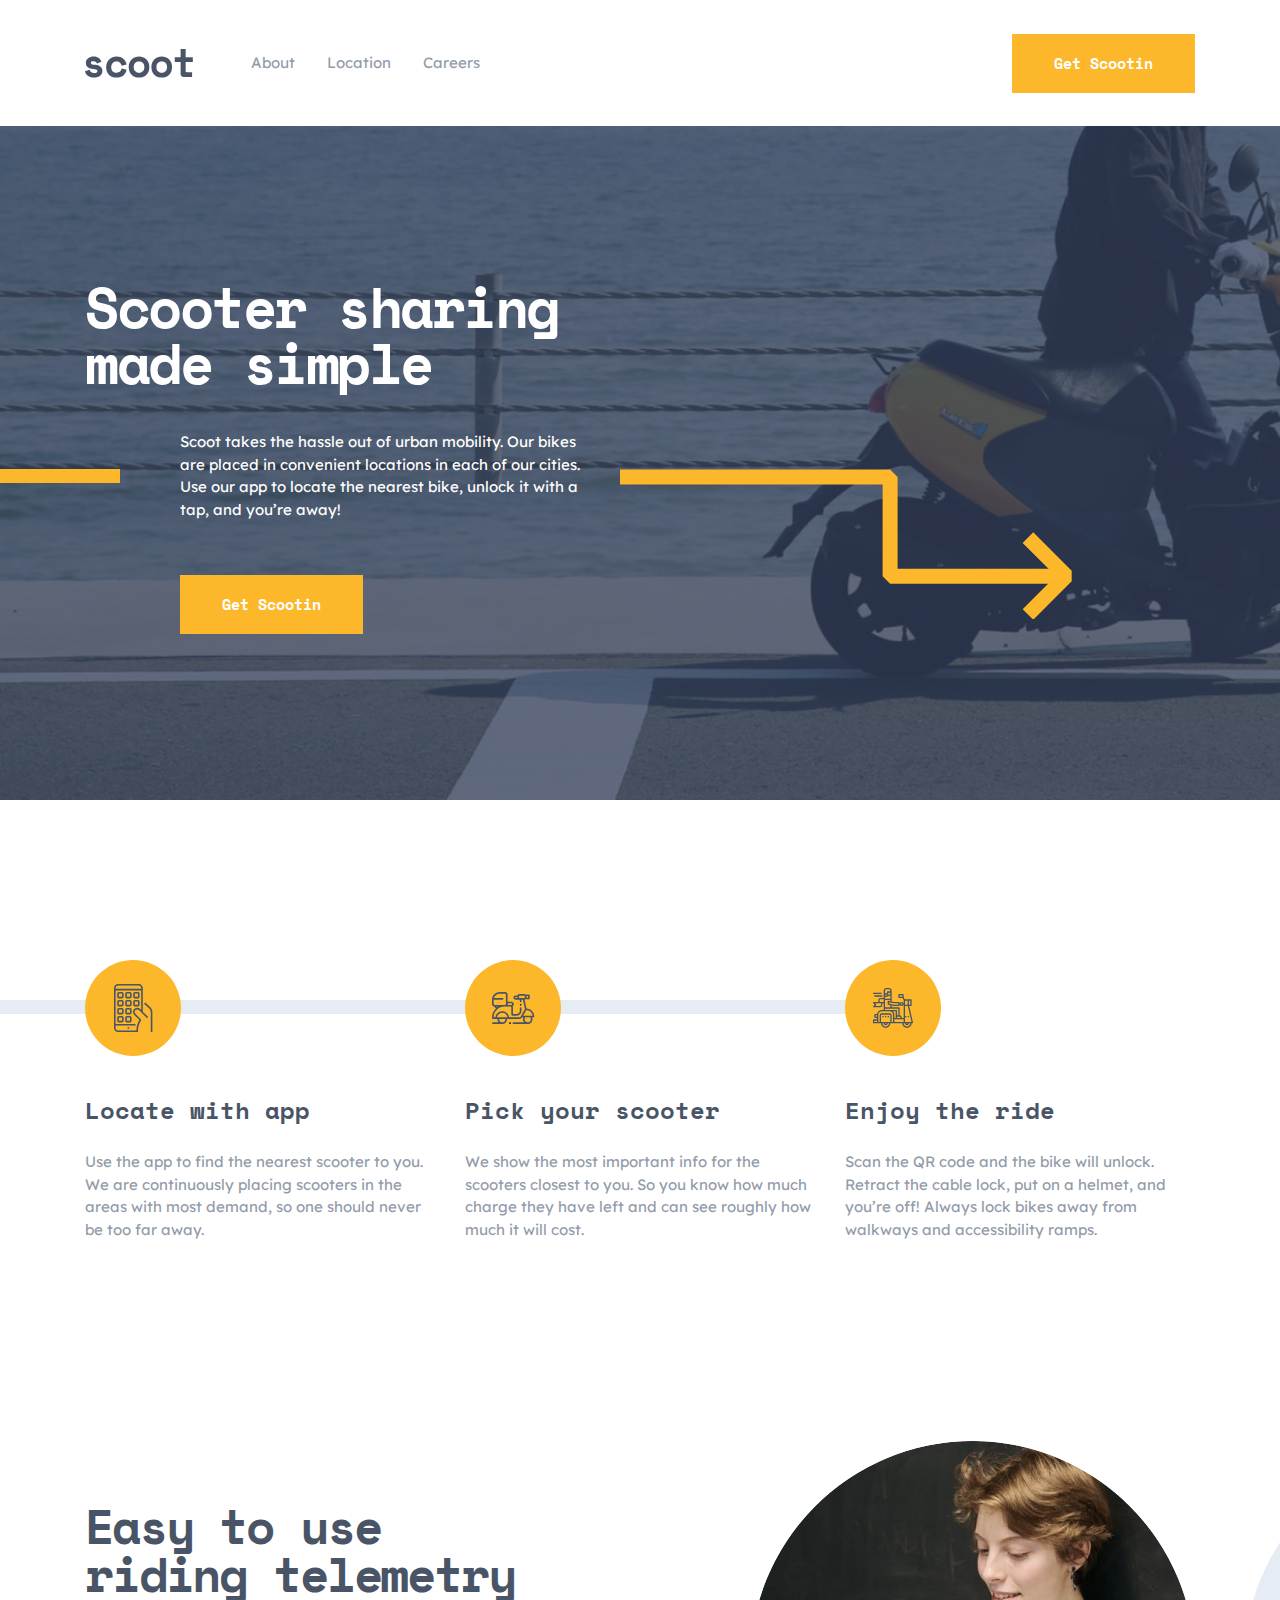
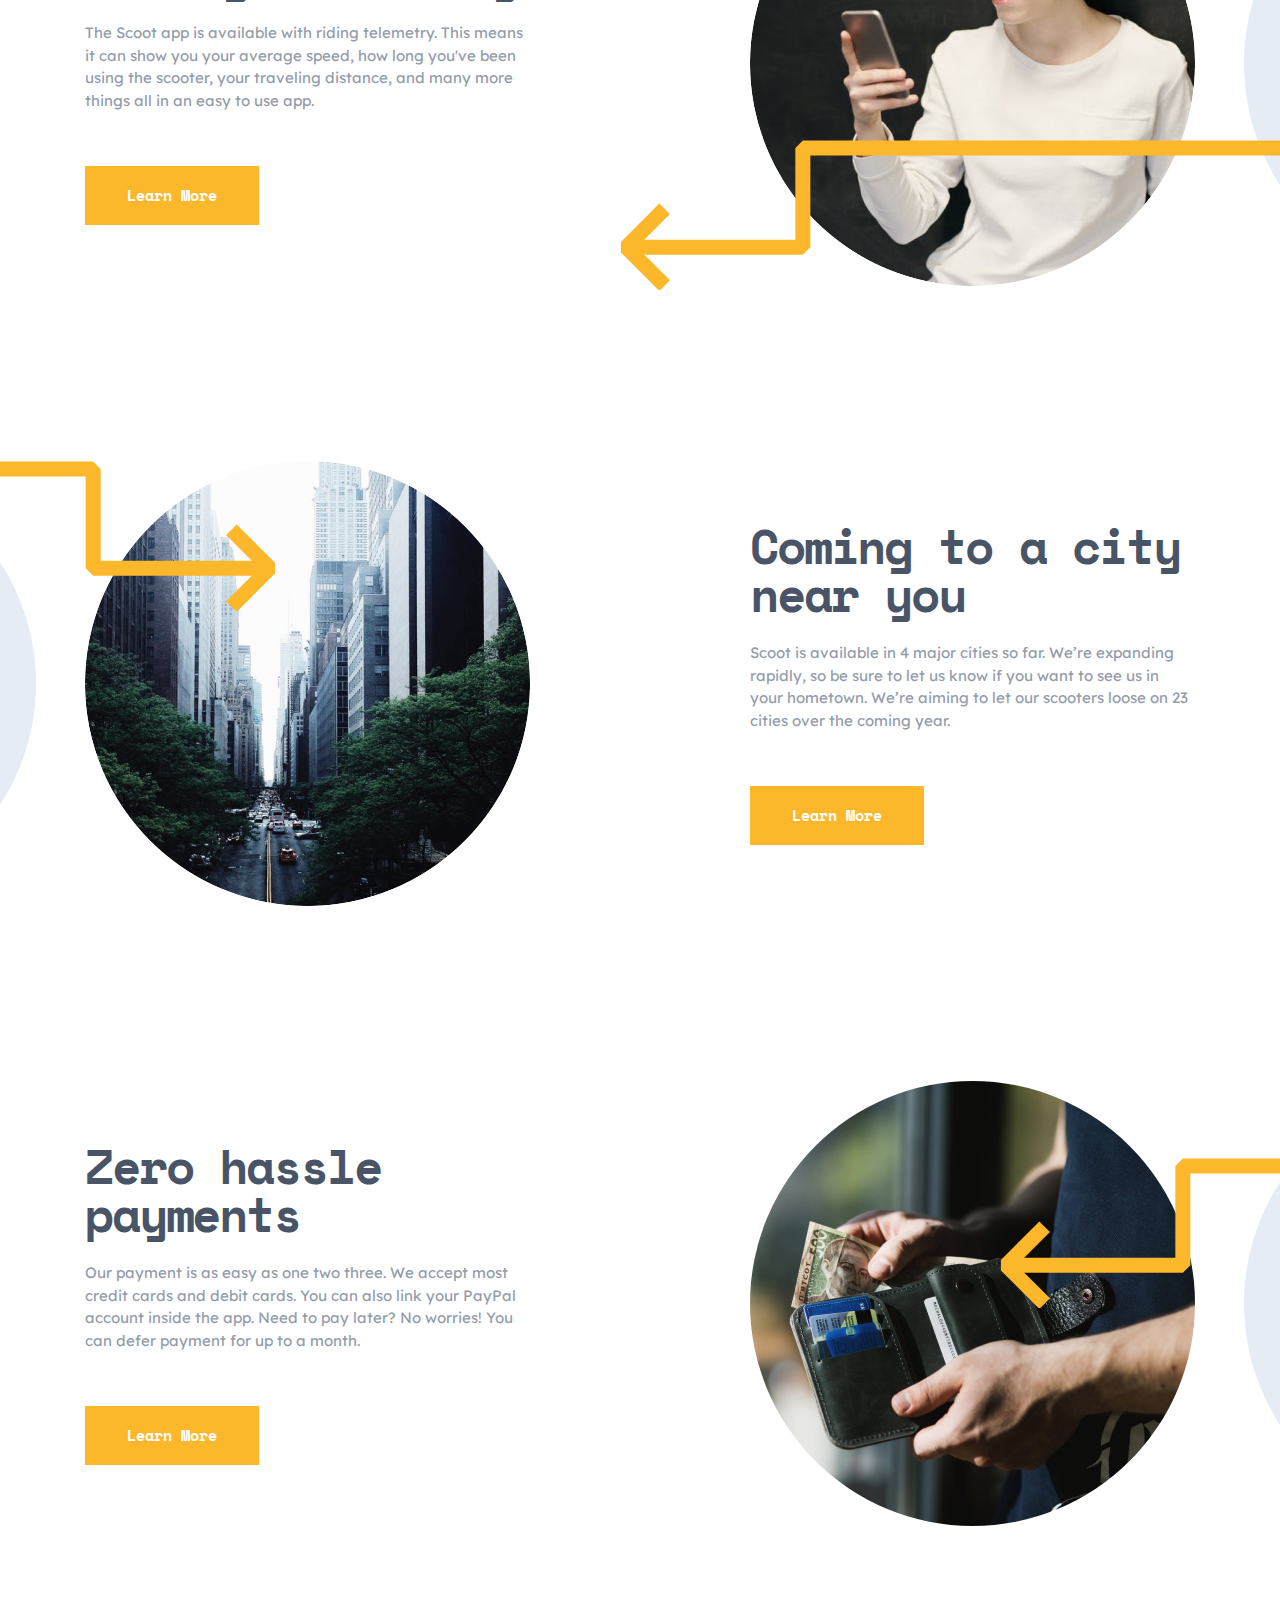
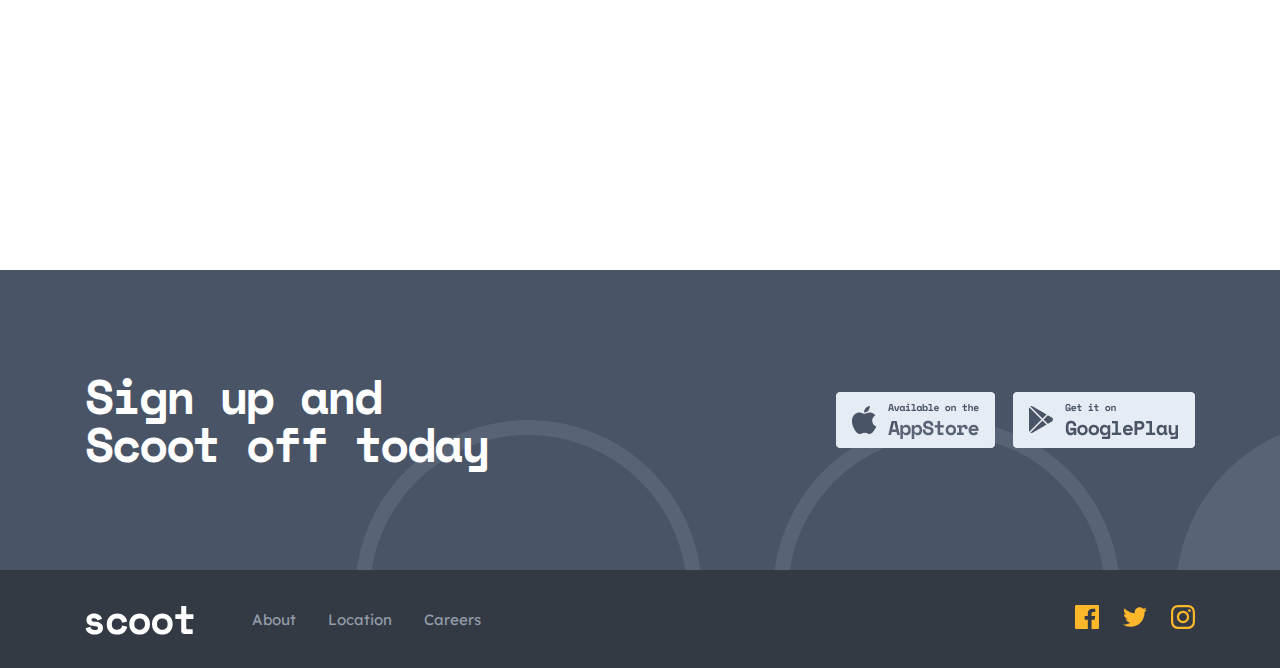
==== commit 4bf62cf7: "fixed header burger" ====
--- a/index.html
+++ b/index.html
@@ -10,26 +10,30 @@
 <body>
     <h1 class="visually-hidden">Scoot_HomePage</h1>
     <!-- header bo'limi -->
-    <header class="header container">
-        <button class="header__burger">
-            <span class="header__burger-inner"></span>
-            <span class="visually-hidden">Toggler Menu</span>
-        </button>
-        <a class="header__logo-img" href="#"><img src="img/header_site-logo.svg" alt="site-logo"/></a>
-        <nav class="header__nav nav">
-            <ul class="nav__list">
-                <li class="nav__item">
-                    <a class="nav__item-link" href="#">About</a>
-                </li>
-                <li class="nav__item">
-                    <a class="nav__item-link" href="#">Location</a>
-                </li>
-                <li class="nav__item">
-                    <a class="nav__item-link" href="#">Careers</a>
-                </li>
-            </ul>
-            <a class="site-link header__site-link" href="#">Get Scootin</a>
-        </nav>
+    <header class="header">
+        <div class="header__container container">
+            <a class="header__logo-link" href="#">
+                <img class="header__logo-img" src="img/header_site-logo.svg" width="108" height="29" alt="site logo">
+            </a>
+            <button class="header__burger">
+                <span class="header__burger-inner"></span>
+                <span class="visually-hidden">Toggler Menu Button</span>
+            </button>
+            <nav class="header__nav nav">
+                <ul class="header__nav-list nav__list">
+                    <li class="nav__item">
+                        <a class="nav__item-link" href="#">About</a>
+                    </li>
+                    <li class="nav__item">
+                        <a class="nav__item-link" href="#">Location</a>
+                    </li>
+                    <li class="nav__item">
+                        <a class="nav__item-link" href="#">Careers</a>
+                    </li>
+                </ul>
+                <a class="site-link" href="#">Get Scootin</a>
+            </nav>
+        </div>
     </header>
     <!-- header bo'limi tugadi -->
     <main>
@@ -84,99 +88,89 @@
         <!-- benefits bo'limi -->
         <section class="benefits">
             <div class="container">
-            <h2 class="visually-hidden">benefits of scoot</h2>
-            <ul class="benefits__list">
-                <li class="benefits__item">
-                    <div class="benefits__text-wrapper">
-                        <h3 class="benefits__item-title">Easy to use riding telemetry</h3>
-                        <p class="benefits__item-description">
-                            The Scoot app is available with riding telemetry. This means it
-                            can show you your average speed, how long you've been using the
-                            scooter, your traveling distance, and many more things all in an
-                            easy to use app.
-                        </p>
-                        <a class="site-link" href="#">Learn More</a>
-                    </div>
-                    <img
-                    class="benefits__img"
-                    width="445"
-                    height="445"
-                    src="img/benefits_img-girl-1x.jpg"
-                    alt="imgof girl who is using telementry easily"
-                    srcset="
-                    img/benefits_img-girl-1x.jpg 1x,
-                    img/benefits_img-girl-2x.jpg 2x
-                    "
-                    />
-                </li>
-                <li class="benefits__item benefits__item--city">
-                    <div class="benefits__text-wrapper">
-                        <h3 class="benefits__item-title">Coming to a city near you</h3>
-                        <p class="benefits__item-description">
-                            Scoot is available in 4 major cities so far. We’re expanding
-                            rapidly, so be sure to let us know if you want to see us in your
-                            hometown. We’re aiming to let our scooters loose on 23 cities
-                            over the coming year.
-                        </p>
-                        <a class="site-link" href="#">Learn More</a>
-                    </div>
-                    <img
-                    class="benefits__img benefits__img--city"
-                    width="445"
-                    height="445"
-                    src="img/benefits_img-city-1x.jpg"
-                    alt="img of city"
-                    srcset="
-                    img/benefits_img-city-1x.jpg 1x,
-                    img/benefits_img-city-2x.jpg 2x
-                    "
-                    />
-                </li>
-                <li class="benefits__item benefits__item--payment">
-                    <div class="benefits__text-wrapper">
-                        <h3 class="benefits__item-title">Zero hassle payments</h3>
-                        <p class="benefits__item-description">
-                            Our payment is as easy as one two three. We accept most credit
-                            cards and debit cards. You can also link your PayPal account
-                            inside the app. Need to pay later? No worries! You can defer
-                            payment for up to a month.
-                        </p>
-                        <a class="site-link" href="#">Learn More</a>
-                    </div>
-                    <img
-                    class="benefits__img"
-                    width="445"
-                    height="445"
-                    src="img/benefits_img-payment-1x.jpg"
-                    alt="imgof girl who is using telementry easily"
-                    srcset="
-                    img/benefits_img-payment-1x.jpg 1x,
-                    img/benefits_img-payment-2x.jpg 2x
-                    "
-                    />
-                </li>
-            </ul>
-        </div>
+                <h2 class="visually-hidden">benefits of scoot</h2>
+                <ul class="benefits__list">
+                    <li class="benefits__item">
+                        <div class="benefits__text-wrapper">
+                            <h3 class="benefits__item-title">Easy to use riding telemetry</h3>
+                            <p class="benefits__item-description">
+                                The Scoot app is available with riding telemetry. This means it
+                                can show you your average speed, how long you've been using the
+                                scooter, your traveling distance, and many more things all in an
+                                easy to use app.
+                            </p>
+                            <a class="site-link" href="#">Learn More</a>
+                        </div>
+                        <img
+                        class="benefits__img"
+                        width="445"
+                        height="445"
+                        src="img/benefits_img-girl-1x.jpg"
+                        alt="imgof girl who is using telementry easily"
+                        srcset="
+                        img/benefits_img-girl-1x.jpg 1x,
+                        img/benefits_img-girl-2x.jpg 2x
+                        "
+                        />
+                    </li>
+                    <li class="benefits__item benefits__item--city">
+                        <div class="benefits__text-wrapper">
+                            <h3 class="benefits__item-title">Coming to a city near you</h3>
+                            <p class="benefits__item-description">
+                                Scoot is available in 4 major cities so far. We’re expanding
+                                rapidly, so be sure to let us know if you want to see us in your
+                                hometown. We’re aiming to let our scooters loose on 23 cities
+                                over the coming year.
+                            </p>
+                            <a class="site-link" href="#">Learn More</a>
+                        </div>
+                        <img
+                        class="benefits__img benefits__img--city"
+                        width="445"
+                        height="445"
+                        src="img/benefits_img-city-1x.jpg"
+                        alt="img of city"
+                        srcset="
+                        img/benefits_img-city-1x.jpg 1x,
+                        img/benefits_img-city-2x.jpg 2x
+                        "
+                        />
+                    </li>
+                    <li class="benefits__item benefits__item--payment">
+                        <div class="benefits__text-wrapper">
+                            <h3 class="benefits__item-title">Zero hassle payments</h3>
+                            <p class="benefits__item-description">
+                                Our payment is as easy as one two three. We accept most credit
+                                cards and debit cards. You can also link your PayPal account
+                                inside the app. Need to pay later? No worries! You can defer
+                                payment for up to a month.
+                            </p>
+                            <a class="site-link" href="#">Learn More</a>
+                        </div>
+                        <img
+                        class="benefits__img"
+                        width="445"
+                        height="445"
+                        src="img/benefits_img-payment-1x.jpg"
+                        alt="imgof girl who is using telementry easily"
+                        srcset="
+                        img/benefits_img-payment-1x.jpg 1x,
+                        img/benefits_img-payment-2x.jpg 2x
+                        "
+                        />
+                    </li>
+                </ul>
+            </div>
         </section>
         <!-- benefits bo'limi tugadi -->
         <!-- sign-up bo'limi -->
         <section class="sign-up">
             <div class="sign-up__container container">
                 <div class="sign-up__content-wrapper">
-                    <p class="sign-up__title">Sign up and Scoot off today</p>
-                    <div class="sign-up__link-wrapper">
-                        <a class="sign-up__appstore-link" href="#"
-                        ><img
-                        src="img/sign-up_apple-link.png"
-                        alt="AppStore link"
-                        width="113"
-                        /></a>
-                        <a class="sign-up_googleplay-link" href="#"
-                        ><img
-                        src="img/sign-up_google-play-link.png"
-                        alt="Google Play link"
-                        width="130"
-                        /></a>
+                    <p class="sign-up__text">Sign up and Scoot off today</p>
+                    <div class="sign-up__img-wrapper">
+                        <img class="sign-up__apple-link" src="img/sign-up_apple-link.png" alt="apple link">
+                        <img class="sign-up__google-link" src="img/sign-up_google-play-link.png" alt="google link">
                     </div>
                 </div>
             </div>
--- a/css/main.css
+++ b/css/main.css
@@ -81,15 +81,15 @@
   }
 }
 
-.header {
-  padding-top: 34px;
-  padding-bottom: 33px;
+.header__container {
   display: -webkit-box;
   display: -ms-flexbox;
   display: flex;
   -webkit-box-align: center;
       -ms-flex-align: center;
           align-items: center;
+  padding-top: 34px;
+  padding-bottom: 33px;
 }
 
 .header__burger {
@@ -100,50 +100,57 @@
   display: -webkit-box;
   display: -ms-flexbox;
   display: flex;
-}
-
-.header__site-link {
-  margin-left: 520px;
-}
-
-@media only screen and (max-width: 1140px) {
-  .header__site-link {
-    margin-left: 94px;
-  }
+  -webkit-box-align: center;
+      -ms-flex-align: center;
+          align-items: center;
+  -webkit-box-pack: justify;
+      -ms-flex-pack: justify;
+          justify-content: space-between;
+  -webkit-box-flex: 2;
+      -ms-flex-positive: 2;
+          flex-grow: 2;
 }
 
 @media only screen and (max-width: 719px) {
   .header {
     position: relative;
   }
+  .header__container {
+    padding-top: 22px;
+    padding-bottom: 22px;
+    -webkit-box-orient: horizontal;
+    -webkit-box-direction: reverse;
+        -ms-flex-direction: row-reverse;
+            flex-direction: row-reverse;
+    -webkit-box-pack: justify;
+        -ms-flex-pack: justify;
+            justify-content: space-between;
+  }
   .header__nav {
     display: none;
   }
-  .site-link--header {
-    display: none;
-  }
-  .header__logo-img {
-    text-align: center;
-    margin-left: auto;
-    margin-right: auto;
-  }
   .header__burger {
     display: block;
-    padding: 0;
     background-color: transparent;
     border: none;
+    padding: 0;
     position: relative;
+    min-width: 20px;
+  }
+  .header__logo-link {
+    margin: 0 auto;
+    padding-right: 20px;
   }
   .header__burger::after,
   .header__burger::before,
   .header__burger-inner {
     content: '';
     display: block;
-    width: 19px;
-    height: 3px;
+    width: 20px;
+    height: 4px;
     background-color: #FCB72B;
-    -webkit-transition: 0.2s ease all;
-    transition: 0.2s ease all;
+    -webkit-transition: 0.5s ease all;
+    transition: 0.5s ease all;
   }
   .header__burger-inner {
     margin: 2px 0;
@@ -158,15 +165,33 @@
     left: 0;
   }
   .header__burger--opened::before {
-    -webkit-transform: translateY(-50%) rotate(45deg);
-            transform: translateY(-50%) rotate(45deg);
+    -webkit-transform: rotate(230deg);
+            transform: rotate(230deg);
   }
   .header__burger--opened::after {
-    -webkit-transform: translateY(-50%) rotate(-45deg);
-            transform: translateY(-50%) rotate(-45deg);
+    -webkit-transform: rotate(-230deg);
+            transform: rotate(-230deg);
   }
   .header--opened .header__nav {
     display: block;
+    position: absolute;
+    z-index: 100;
+    width: 100%;
+    height: calc( 100vh - 75px);
+    background-image: -webkit-gradient(linear, left top, right top, color-stop(68%, #333a44), color-stop(68%, rgba(0, 0, 0, 0.7)));
+    background-image: linear-gradient(to right, #333a44 68%, rgba(0, 0, 0, 0.7) 68%);
+    top: 100%;
+    left: 0;
+    -webkit-box-flex: 5;
+        -ms-flex-positive: 5;
+            flex-grow: 5;
+    padding-left: 32px;
+  }
+  .header--opened .header__nav-list {
+    -webkit-box-align: start;
+        -ms-flex-align: start;
+            align-items: flex-start;
+    margin-bottom: 270px;
   }
   @-webkit-keyframes nav-open {
     0% {
@@ -187,40 +212,6 @@
       -webkit-transform: translateX(0);
               transform: translateX(0);
     }
-  }
-  .header__nav {
-    position: absolute;
-    top: 0;
-    left: 0;
-    width: 100%;
-    background-color: #333A44;
-    top: 100%;
-    z-index: 100;
-    height: calc(100vh - 96px);
-    -webkit-animation: 1s linear nav-open;
-            animation: 1s linear nav-open;
-  }
-  .header--opened .nav__list {
-    -webkit-box-align: start;
-        -ms-flex-align: start;
-            align-items: flex-start;
-    padding-top: 64px;
-    padding-left: 32px;
-    margin-bottom: 339px;
-  }
-  .header--opened .nav__item-link {
-    font-family: 'Space Mono';
-    font-style: normal;
-    font-weight: 700;
-    font-size: 48px;
-    line-height: 48px;
-    font-size: 18px;
-    line-height: 25px;
-    color: #E5ECF4;
-  }
-  .header--opened .header__site-link {
-    margin: 0;
-    margin-left: 32px;
   }
 }
 
@@ -296,6 +287,7 @@
   color: #FFFFFF;
   text-decoration: none;
   border: 3px solid #FCB72B;
+  display: inline-block;
 }
 
 .site-link:hover {
@@ -575,7 +567,6 @@
 }
 
 .benefits {
-  border: 1px solid red;
   margin-bottom: 329px;
   overflow: hidden;
 }
@@ -673,7 +664,6 @@
     margin-bottom: 118px;
   }
   .benefits__item {
-    border: 1px solid green;
     -webkit-box-orient: vertical;
     -webkit-box-direction: normal;
         -ms-flex-direction: column;
@@ -757,8 +747,35 @@
 }
 
 .sign-up {
+  padding: 102px 0;
   background-color: #495567;
-  padding: 102px 165px;
+  overflow: hidden;
+}
+
+.sign-up__container {
+  color: #FFFFFF;
+  position: relative;
+}
+
+.sign-up__container::before, .sign-up__container::after {
+  content: '';
+  display: block;
+  width: 347px;
+  height: 347px;
+  border: 15px solid #E5ECF4;
+  opacity: 0.1;
+  border-radius: 50%;
+  position: absolute;
+}
+
+.sign-up__container::before {
+  top: 48px;
+  left: 285px;
+}
+
+.sign-up__container::after {
+  top: 48px;
+  right: 90px;
 }
 
 .sign-up__content-wrapper {
@@ -771,21 +788,36 @@
   -webkit-box-pack: justify;
       -ms-flex-pack: justify;
           justify-content: space-between;
-}
-
-.sign-up__title {
+  -webkit-box-flex: 1;
+      -ms-flex-positive: 1;
+          flex-grow: 1;
+}
+
+.sign-up__content-wrapper::before {
+  content: '';
+  display: block;
+  width: 347px;
+  height: 347px;
+  background: #E5ECF4;
+  opacity: 0.1;
+  border-radius: 50%;
+  position: absolute;
+  top: 48px;
+  right: -313px;
+}
+
+.sign-up__text {
+  margin: 0;
+  max-width: 415px;
   font-family: 'Space Mono';
   font-style: normal;
   font-weight: 700;
   font-size: 48px;
   line-height: 48px;
   letter-spacing: -2.14286px;
-  max-width: 415px;
-  color: #FFFFFF;
-  margin: 0;
-}
-
-.sign-up__link-wrapper {
+}
+
+.sign-up__img-wrapper {
   display: -webkit-box;
   display: -ms-flexbox;
   display: flex;
@@ -794,13 +826,35 @@
           align-items: center;
 }
 
-.sign-up__appstore-link {
+.sign-up__apple-link {
   margin-right: 18px;
 }
 
 @media only screen and (max-width: 1140px) {
   .sign-up {
-    padding: 62px 155px;
+    padding: 0;
+  }
+  .sign-up__container {
+    padding-top: 62px;
+    padding-bottom: 62px;
+  }
+  .sign-up__container::before, .sign-up__container::after {
+    content: '';
+    display: block;
+    width: 347px;
+    height: 347px;
+    border: 15px solid #E5ECF4;
+    opacity: 0.1;
+    border-radius: 50%;
+    position: absolute;
+  }
+  .sign-up__container::before {
+    top: 150px;
+    left: -237px;
+  }
+  .sign-up__container::after {
+    top: 150px;
+    right: 220px;
   }
   .sign-up__content-wrapper {
     -webkit-box-orient: vertical;
@@ -809,21 +863,65 @@
             flex-direction: column;
     text-align: center;
   }
-  .sign-up__title {
+  .sign-up__content-wrapper::before {
+    top: 150px;
+    right: -178px;
+  }
+  .sign-up__text {
     max-width: 457px;
     margin-bottom: 40px;
   }
-}
-
-@media only screen and (max-width: 1140px) {
-  .sign-up {
-    padding: 88px 32px;
-  }
-  .sign-up__title {
+  .sign-up__apple-link {
+    margin-right: 13px;
+  }
+}
+
+@media only screen and (max-width: 719px) {
+  .sign-up__container {
+    padding-top: 88px;
+    padding-bottom: 88px;
+  }
+  .sign-up__container::before, .sign-up__container::after {
+    content: '';
+    display: block;
+    width: 347px;
+    height: 347px;
+    border: 15px solid #E5ECF4;
+    opacity: 0.1;
+    border-radius: 50%;
+    position: absolute;
+  }
+  .sign-up__container::before {
+    top: 147px;
+    left: -219px;
+  }
+  .sign-up__container::after {
+    top: 150px;
+    right: 220px;
+    display: none;
+  }
+  .sign-up__content-wrapper {
+    -webkit-box-orient: vertical;
+    -webkit-box-direction: normal;
+        -ms-flex-direction: column;
+            flex-direction: column;
+    text-align: center;
+  }
+  .sign-up__content-wrapper::before {
+    top: 147px;
+    right: -219px;
+  }
+  .sign-up__text {
     max-width: 311px;
     font-size: 32px;
     line-height: 32px;
     letter-spacing: -1.42857px;
+  }
+  .sign-up__apple-link {
+    max-width: 113px;
+  }
+  .sign-up__google-link {
+    max-width: 130px;
   }
 }
 
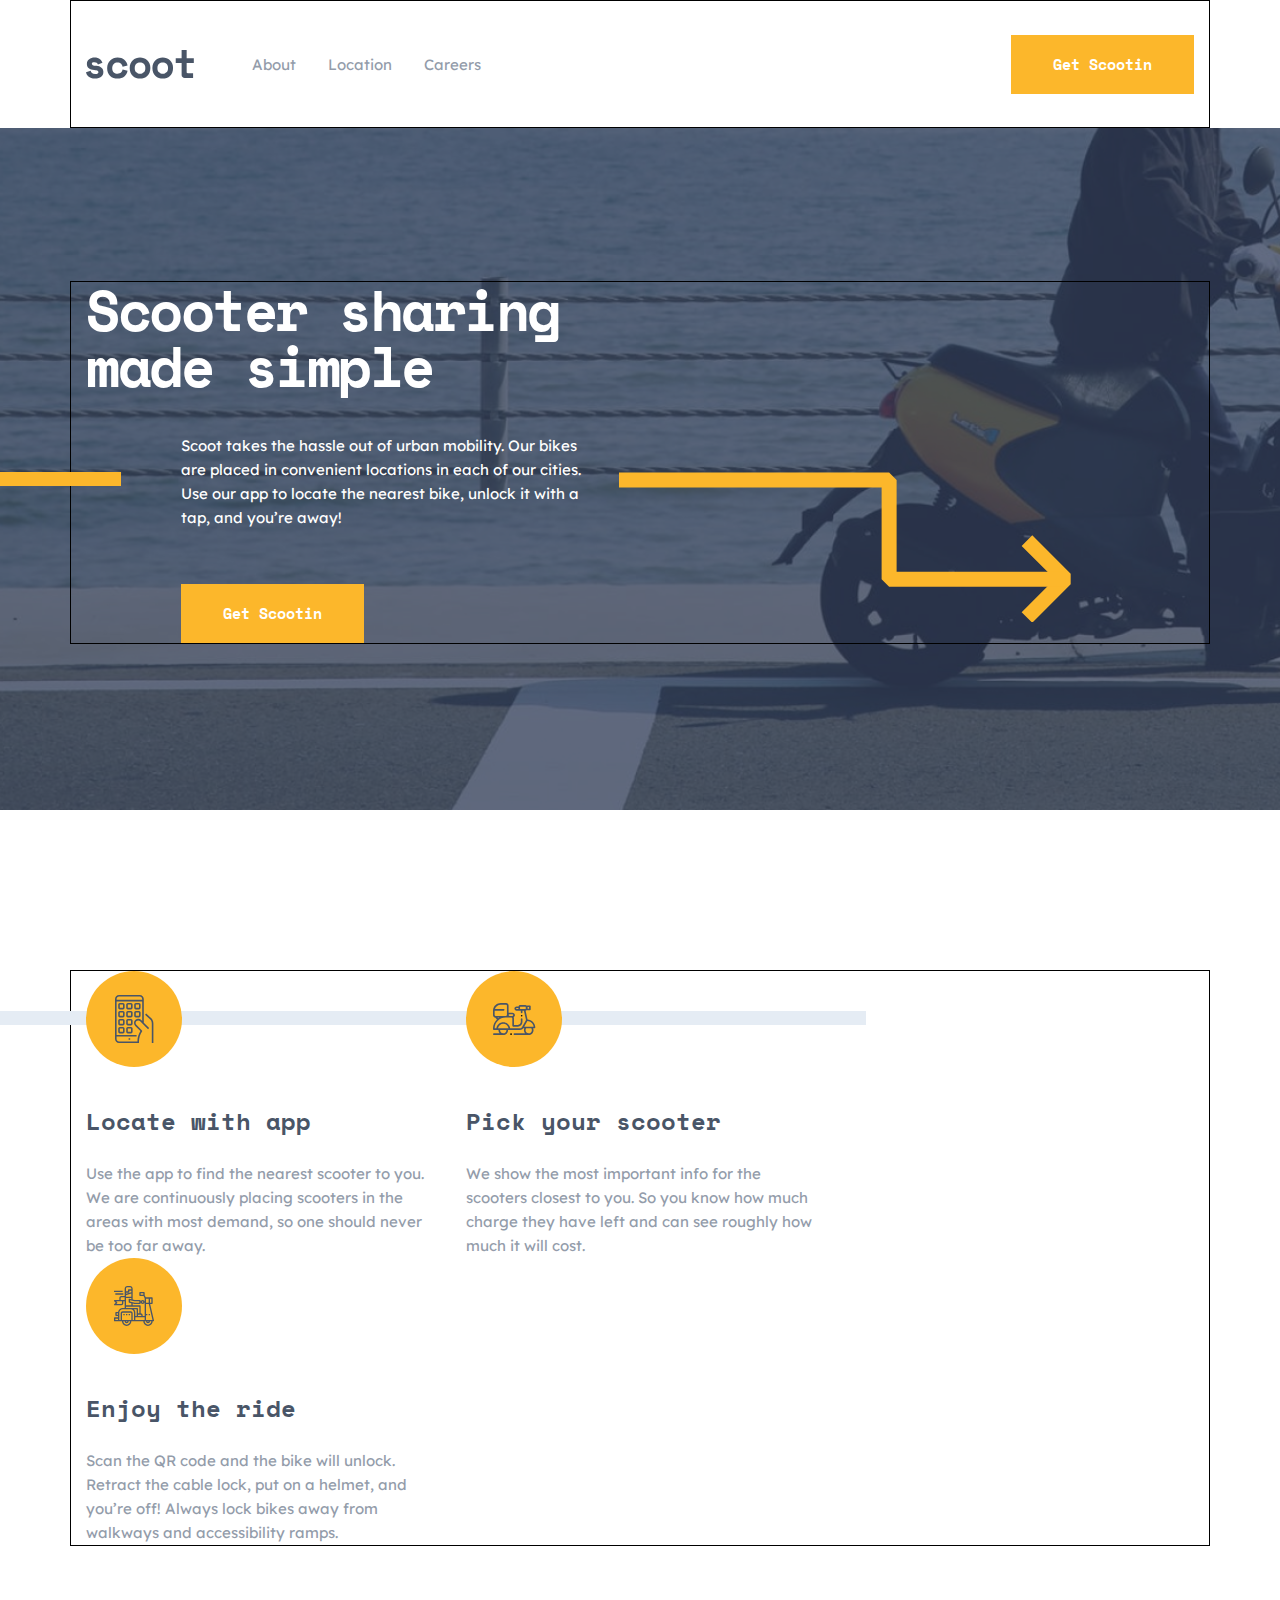
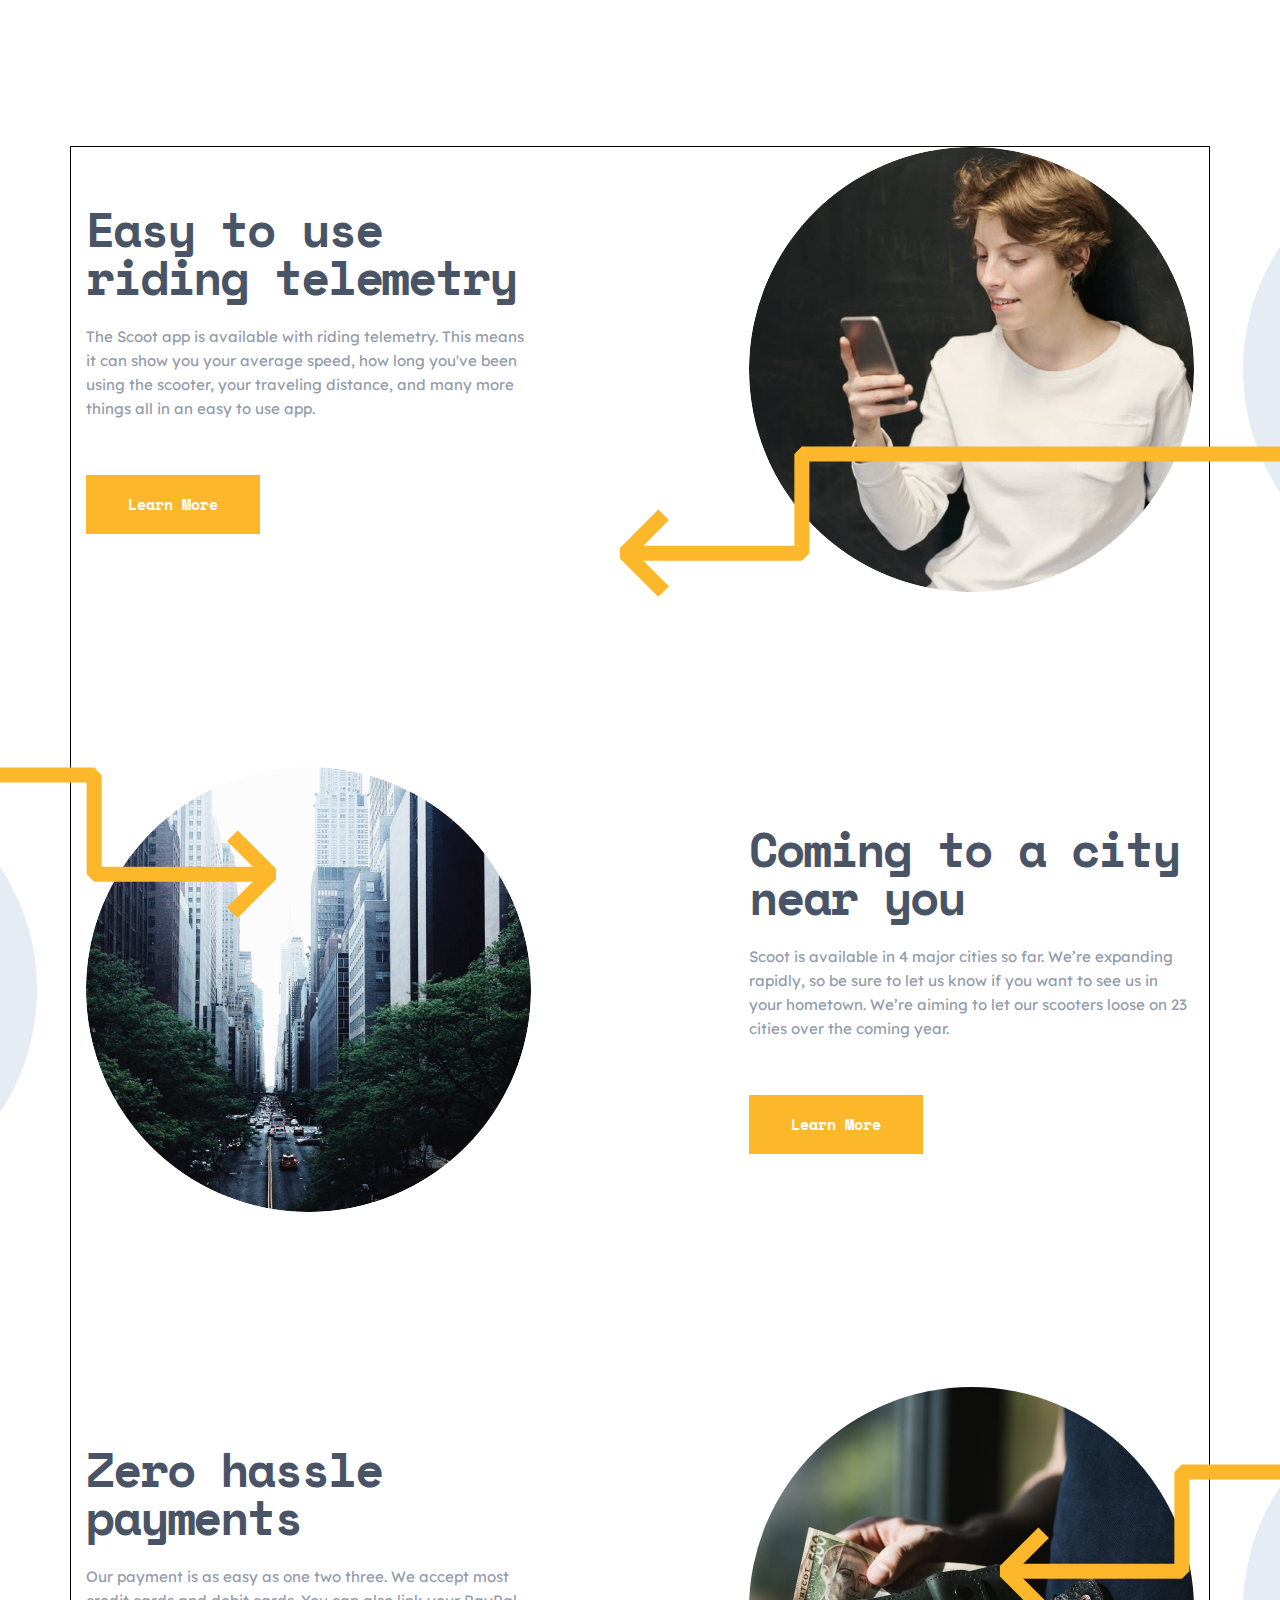
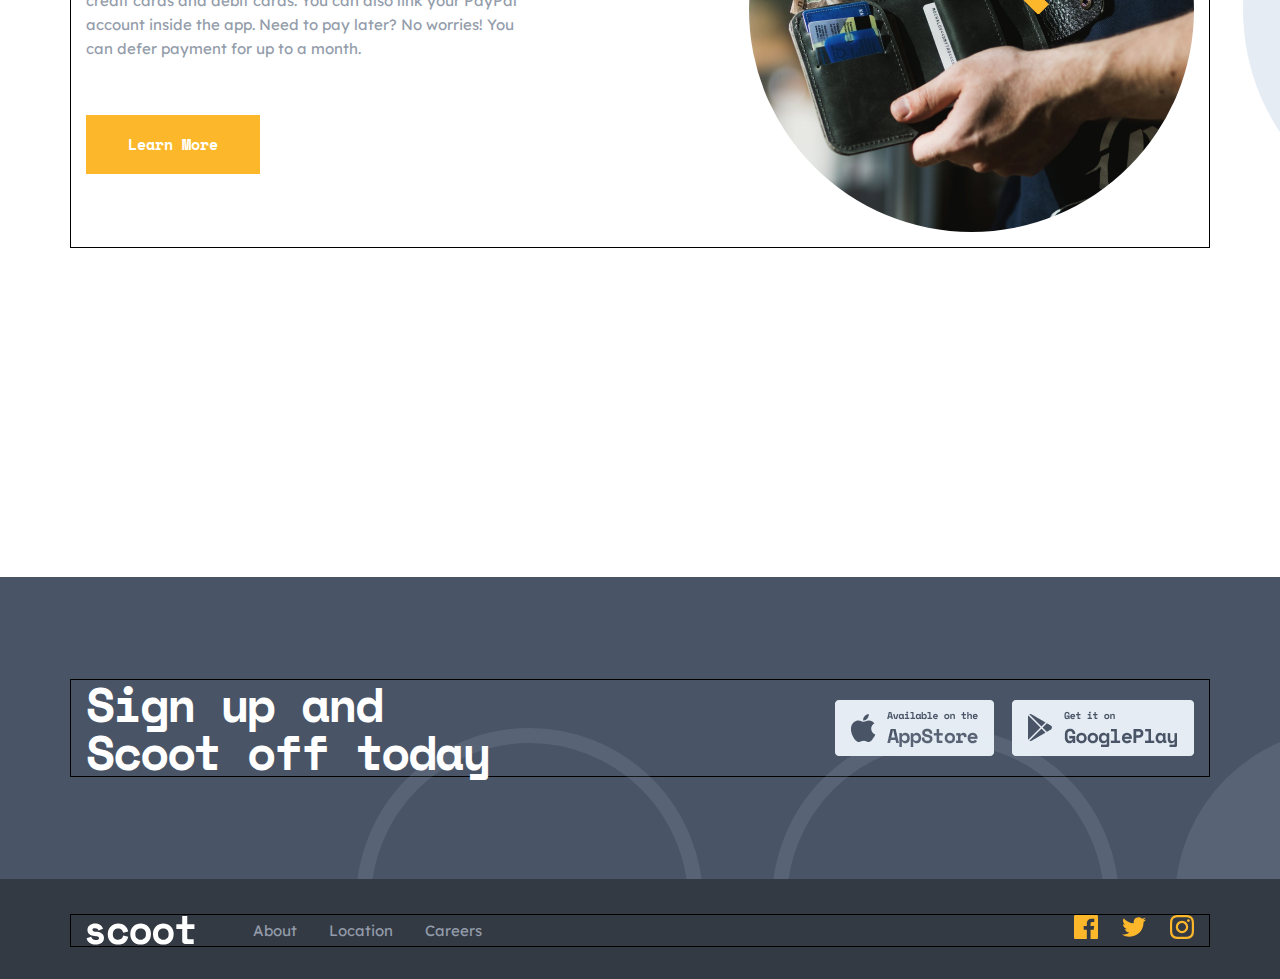
==== commit 30249ffd: "added about page" ====
--- a/index.html
+++ b/index.html
@@ -22,13 +22,13 @@
             <nav class="header__nav nav">
                 <ul class="header__nav-list nav__list">
                     <li class="nav__item">
-                        <a class="nav__item-link" href="#">About</a>
+                        <a class="nav__item-link" href="about.html">About</a>
                     </li>
                     <li class="nav__item">
-                        <a class="nav__item-link" href="#">Location</a>
+                        <a class="nav__item-link" href="location.html">Location</a>
                     </li>
                     <li class="nav__item">
-                        <a class="nav__item-link" href="#">Careers</a>
+                        <a class="nav__item-link" href="careeers.html">Careers</a>
                     </li>
                 </ul>
                 <a class="site-link" href="#">Get Scootin</a>
@@ -185,13 +185,13 @@
                 <nav class="footer__nav nav">
                     <ul class="nav__list">
                         <li class="nav__item">
-                            <a class="nav__item-link" href="#">About</a>
+                            <a class="nav__item-link" href="about.html">About</a>
                         </li>
                         <li class="nav__item">
-                            <a class="nav__item-link" href="#">Location</a>
+                            <a class="nav__item-link" href="location.html">Location</a>
                         </li>
                         <li class="nav__item">
-                            <a class="nav__item-link" href="#">Careers</a>
+                            <a class="nav__item-link" href="careers.html">Careers</a>
                         </li>
                     </ul>
                 </nav>
--- a/css/main.css
+++ b/css/main.css
@@ -39,7 +39,7 @@
   font-style: normal;
   font-weight: 400;
   font-size: 15px;
-  line-height: 1.5;
+  line-height: 1.6;
   background-color: #FFFFFF;
 }
 
@@ -67,6 +67,7 @@
   max-width: 1140px;
   margin: 0 auto;
   padding: 0 15px;
+  border: 1px solid black;
 }
 
 @media only screen and (max-width: 1140px) {
@@ -186,12 +187,15 @@
         -ms-flex-positive: 5;
             flex-grow: 5;
     padding-left: 32px;
+    -webkit-animation: nav-open 1s ease;
+            animation: nav-open 1s ease;
   }
   .header--opened .header__nav-list {
     -webkit-box-align: start;
         -ms-flex-align: start;
             align-items: flex-start;
-    margin-bottom: 270px;
+    margin-bottom: 230px;
+    padding-top: 64px;
   }
   @-webkit-keyframes nav-open {
     0% {
@@ -983,4 +987,216 @@
     margin-bottom: 87px;
   }
 }
+
+.about-intro {
+  margin-bottom: 120px;
+  background: url(../../img/about-intro_desktop-bg-img.png) no-repeat center center;
+  background-size: cover;
+}
+
+.about-intro__container {
+  padding-top: 72px;
+  padding-bottom: 72px;
+  color: #FFFFFF;
+}
+
+.about-intro__title {
+  margin: 0;
+  font-family: 'Space Mono';
+  font-style: normal;
+  font-weight: 700;
+  font-size: 48px;
+  line-height: 48px;
+  font-size: 56px;
+  line-height: 56px;
+  letter-spacing: -2.5px;
+}
+
+@media only screen and (max-width: 1140px) {
+  .about-intro {
+    margin-bottom: 144px;
+    background: url(../../img/about-intro_tablet-bg-img.png) no-repeat center center;
+    background-size: cover;
+  }
+  .about-intro__container {
+    padding-left: 55px;
+  }
+}
+
+@media only screen and (max-width: 719px) {
+  .about-intro {
+    margin-bottom: 72px;
+    background: url(../../img/about-intro_mobile-bg-img.png) no-repeat center center;
+    background-size: cover;
+  }
+  .about-intro__container {
+    padding-left: 0;
+    padding-top: 60px;
+    padding-bottom: 60px;
+    text-align: center;
+  }
+  .about-intro__title {
+    font-size: 40px;
+    line-height: 40px;
+    letter-spacing: -1.78571px;
+  }
+}
+
+.about-benefits {
+  margin-bottom: 120px;
+}
+
+.about-benefits__list {
+  padding: 0;
+  margin: 0;
+  list-style: none;
+}
+
+.about-benefits__item {
+  margin-bottom: 120px;
+  display: -webkit-box;
+  display: -ms-flexbox;
+  display: flex;
+  -webkit-box-align: center;
+      -ms-flex-align: center;
+          align-items: center;
+  -webkit-box-pack: justify;
+      -ms-flex-pack: justify;
+          justify-content: space-between;
+  position: relative;
+}
+
+.about-benefits__item:last-child {
+  margin-bottom: 0;
+}
+
+.about-benefits__item:nth-child(2n) {
+  -webkit-box-orient: horizontal;
+  -webkit-box-direction: reverse;
+      -ms-flex-direction: row-reverse;
+          flex-direction: row-reverse;
+}
+
+.about-benefits__item::before {
+  content: '';
+  display: block;
+  width: 735px;
+  height: 150px;
+  background: url(../../img/about-benefits_bigArrow.svg) no-repeat center center;
+  position: absolute;
+  top: 268px;
+  right: -180px;
+}
+
+.about-benefits__item--metro::before {
+  background: url(../../img/benefits_big-arrow-item-2.svg) no-repeat center center;
+  top: 0;
+  left: -550px;
+}
+
+.about-benefits__content-wrapper {
+  max-width: 445px;
+}
+
+.about-benefits__title {
+  font-family: 'Space Mono';
+  font-style: normal;
+  font-weight: 700;
+  font-size: 48px;
+  line-height: 48px;
+  letter-spacing: -2.14286px;
+  margin: 0;
+  margin-bottom: 24px;
+  color: #495567;
+}
+
+.about-benefits__description {
+  margin: 0;
+  color: #939CAA;
+}
+
+.about-benefits__img {
+  border-radius: 50%;
+  -webkit-box-shadow: 494px  0 #E5ECF4;
+          box-shadow: 494px  0 #E5ECF4;
+}
+
+.about-benefits__img--metro {
+  -webkit-box-shadow: -494px  0 #E5ECF4;
+          box-shadow: -494px  0 #E5ECF4;
+}
+
+@media only screen and (max-width: 1140px) {
+  .about-benefits__item {
+    -webkit-box-orient: vertical;
+    -webkit-box-direction: reverse;
+        -ms-flex-direction: column-reverse;
+            flex-direction: column-reverse;
+    text-align: center;
+  }
+  .about-benefits__item:nth-child(2n) {
+    -webkit-box-orient: vertical;
+    -webkit-box-direction: reverse;
+        -ms-flex-direction: column-reverse;
+            flex-direction: column-reverse;
+  }
+  .about-benefits__item::before {
+    top: 280px;
+    right: -65px;
+  }
+  .about-benefits__item--metro::before {
+    top: 0;
+    left: -420px;
+  }
+  .about-benefits__content-wrapper {
+    max-width: 573px;
+  }
+  .about-benefits__title {
+    max-width: 457px;
+    margin: 0 auto;
+    margin-bottom: 40px;
+    margin-top: 56px;
+  }
+}
+
+@media only screen and (max-width: 1140px) {
+  .about-benefits__item {
+    -webkit-box-orient: vertical;
+    -webkit-box-direction: reverse;
+        -ms-flex-direction: column-reverse;
+            flex-direction: column-reverse;
+    text-align: center;
+  }
+  .about-benefits__item:nth-child(2n) {
+    -webkit-box-orient: vertical;
+    -webkit-box-direction: reverse;
+        -ms-flex-direction: column-reverse;
+            flex-direction: column-reverse;
+  }
+  .about-benefits__item::before {
+    top: 133px;
+    right: -425px;
+  }
+  .about-benefits__item--metro::before {
+    background: url(../../img/benefits_big-arrow-item-2.svg) no-repeat center center;
+    top: 0;
+    right: 0;
+  }
+  .about-benefits__content-wrapper {
+    max-width: 311px;
+  }
+  .about-benefits__title {
+    max-width: 311px;
+    margin: 0 auto;
+    margin-bottom: 32px;
+    margin-top: 56px;
+    font-size: 32px;
+    line-height: 32px;
+    letter-spacing: -1.42857px;
+  }
+  .about-benefits__img {
+    width: 311px;
+    height: 311px;
+  }
+}
 /*# sourceMappingURL=main.css.map */